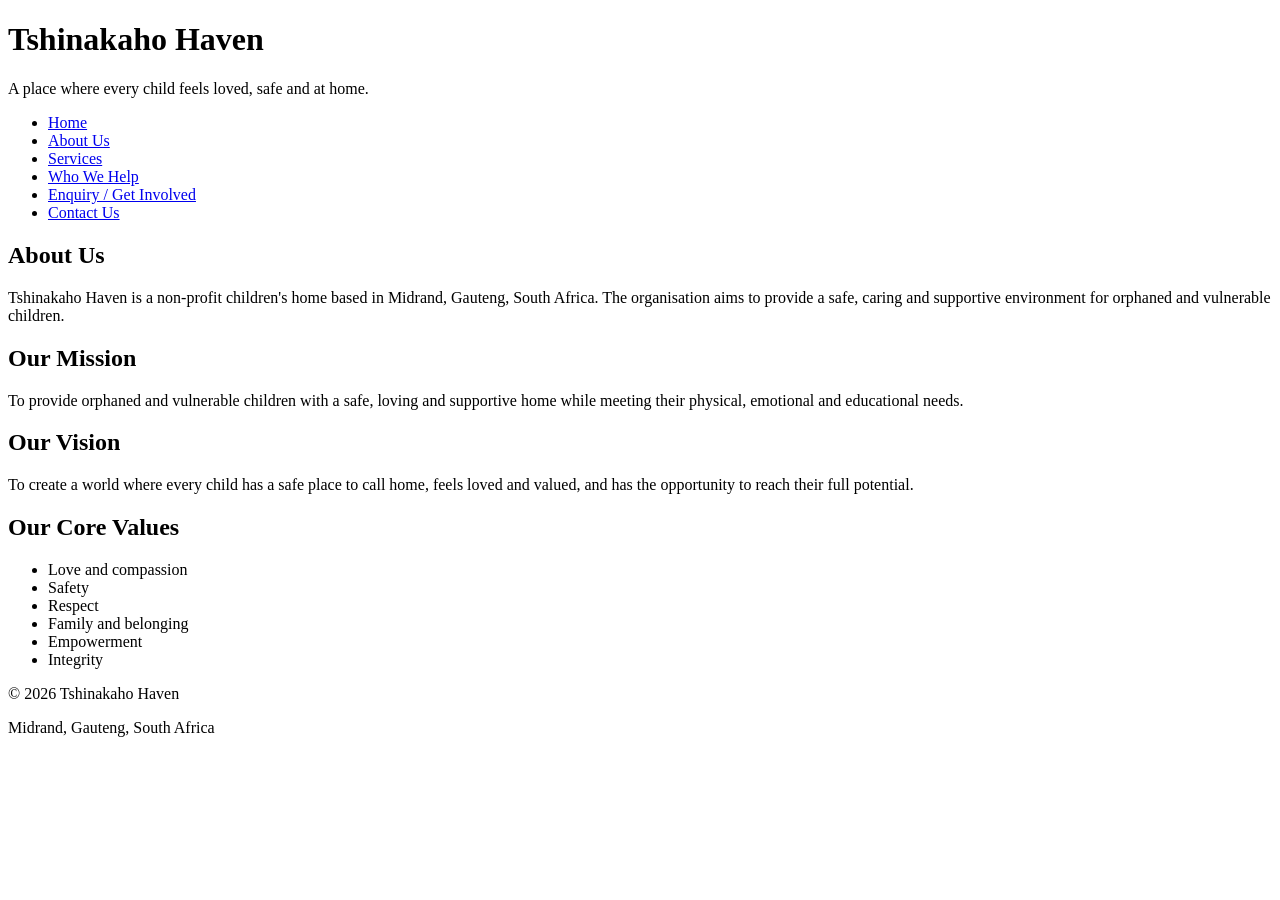
==== about.html @ 29520375 "Add files via upload" ====
<!DOCTYPE html>
<html lang="en">
<head>
<meta charset="UTF-8">
<meta name="viewport" content="width=device-width, initial-scale=1.0">
<meta name="description" content="Tshinakaho Haven - A place where every child feels loved, safe and at home.">
<title>About Us | Tshinakaho Haven</title>
</head>
<body>

<!-- Header -->
<header>
<h1>Tshinakaho Haven</h1>
<p>A place where every child feels loved, safe and at home.</p>
<nav>
<ul>
<li><a href="index.html">Home</a></li>
<li><a href="about.html">About Us</a></li>
<li><a href="services.html">Services</a></li>
<li><a href="beneficiaries.html">Who We Help</a></li>
<li><a href="enquiry.html">Enquiry / Get Involved</a></li>
<li><a href="contact.html">Contact Us</a></li>
</ul>
</nav>
</header>

<!-- Main content -->
<main>
<section>
<h2>About Us</h2>
<p>Tshinakaho Haven is a non-profit children's home based in Midrand, Gauteng, South Africa. The organisation aims to provide a safe, caring and supportive environment for orphaned and vulnerable children.</p>
</section>
<section>
<h2>Our Mission</h2>
<p>To provide orphaned and vulnerable children with a safe, loving and supportive home while meeting their physical, emotional and educational needs.</p>
</section>
<section>
<h2>Our Vision</h2>
<p>To create a world where every child has a safe place to call home, feels loved and valued, and has the opportunity to reach their full potential.</p>
</section>
<section>
<h2>Our Core Values</h2>
<ul><li>Love and compassion</li><li>Safety</li><li>Respect</li><li>Family and belonging</li><li>Empowerment</li><li>Integrity</li></ul>
</section>
</main>

<!-- Footer -->
<footer>
<p>&copy; 2026 Tshinakaho Haven</p>
<p>Midrand, Gauteng, South Africa</p>
</footer>

</body>
</html>
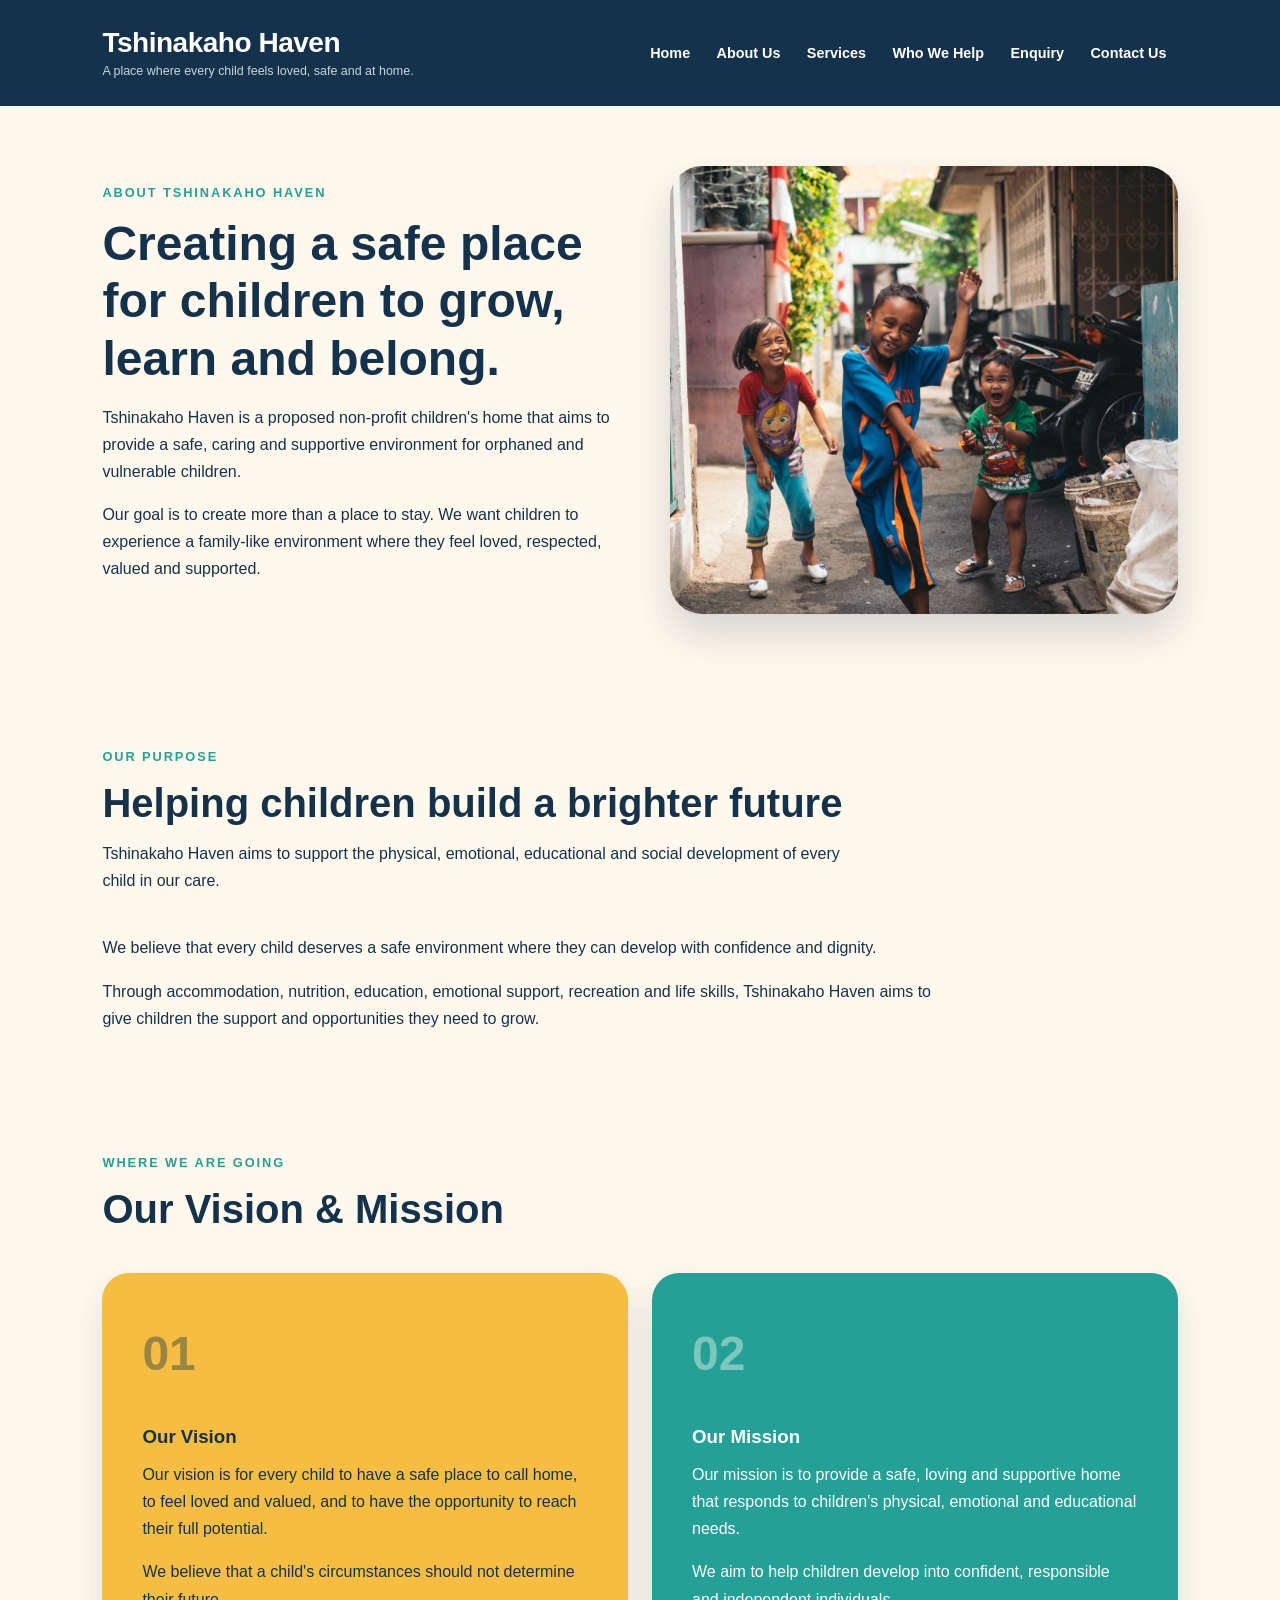
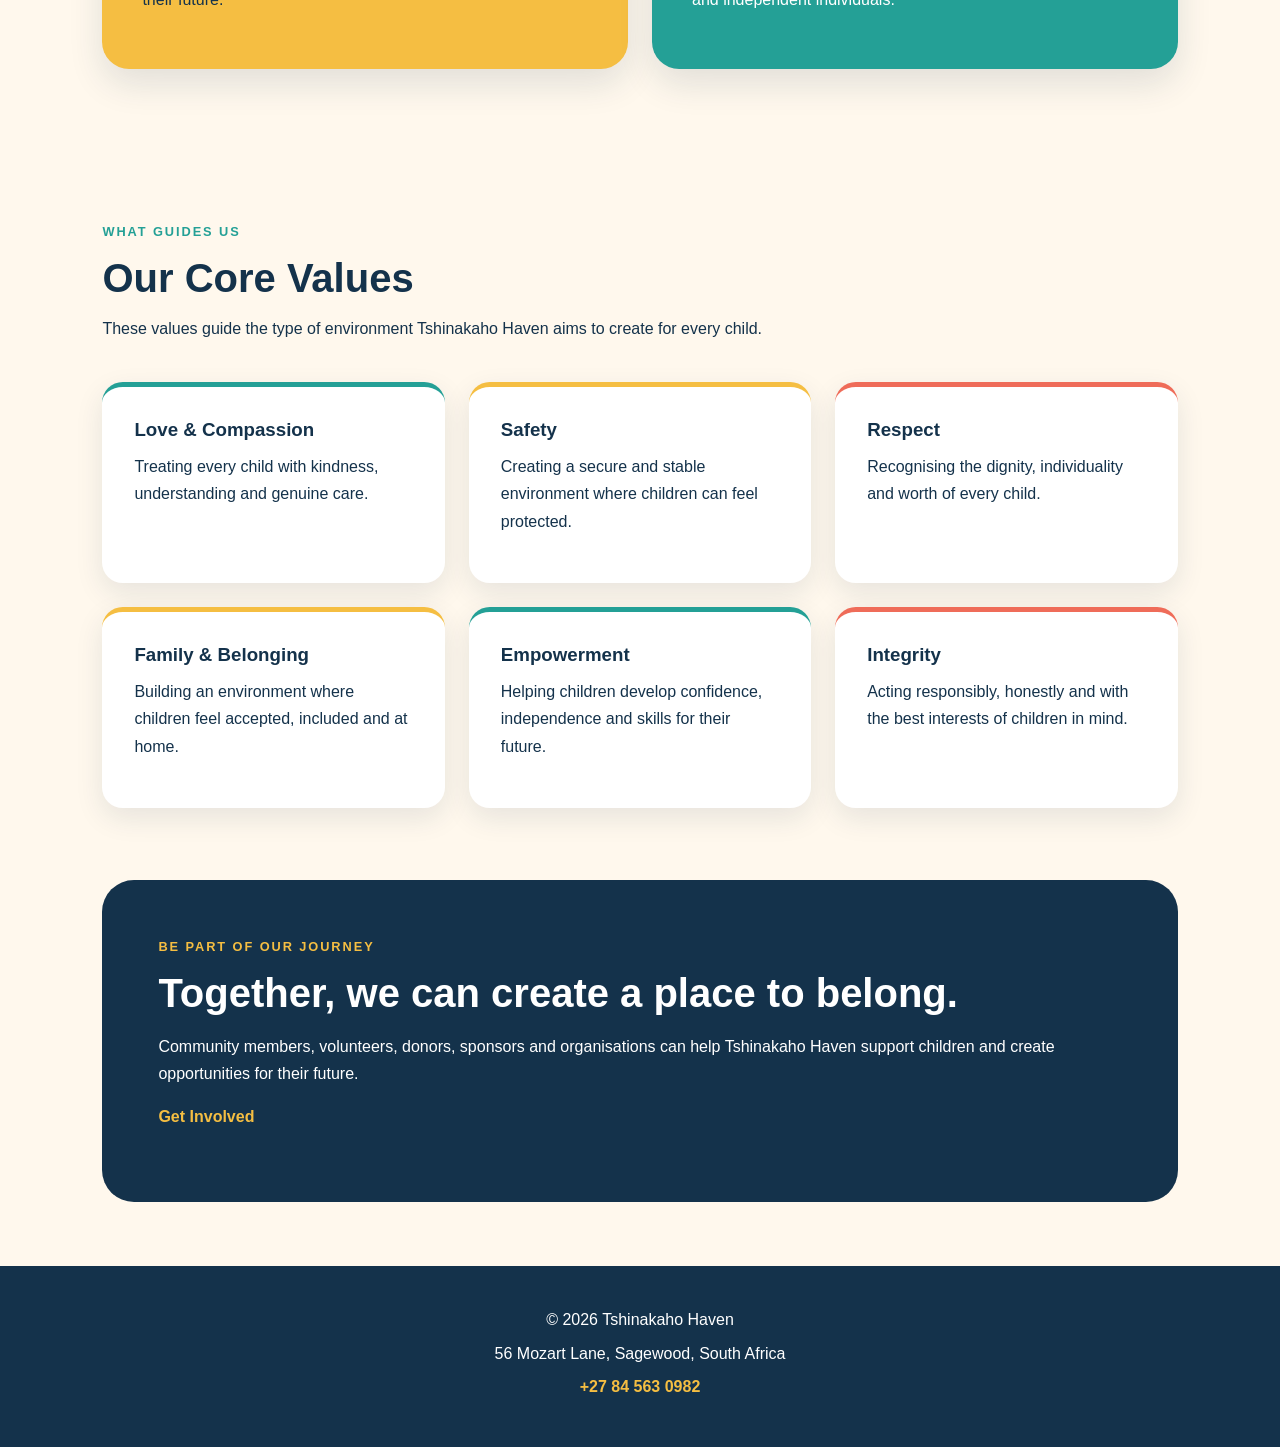
==== commit 36df6208: "Part 2 - CSS styling and responsive design" ====
--- a/about.html
+++ b/about.html
@@ -1,54 +1,385 @@
 <!DOCTYPE html>
 <html lang="en">
+
 <head>
-<meta charset="UTF-8">
-<meta name="viewport" content="width=device-width, initial-scale=1.0">
-<meta name="description" content="Tshinakaho Haven - A place where every child feels loved, safe and at home.">
-<title>About Us | Tshinakaho Haven</title>
+    <meta charset="UTF-8">
+
+    <meta name="viewport"
+          content="width=device-width, initial-scale=1.0">
+
+    <meta name="description"
+          content="Learn about Tshinakaho Haven, our purpose, vision, mission and values.">
+
+    <title>About Us | Tshinakaho Haven</title>
+
+    <!-- External CSS -->
+    <link rel="stylesheet" href="css/style.css">
 </head>
+
+
 <body>
 
-<!-- Header -->
-<header>
-<h1>Tshinakaho Haven</h1>
-<p>A place where every child feels loved, safe and at home.</p>
-<nav>
-<ul>
-<li><a href="index.html">Home</a></li>
-<li><a href="about.html">About Us</a></li>
-<li><a href="services.html">Services</a></li>
-<li><a href="beneficiaries.html">Who We Help</a></li>
-<li><a href="enquiry.html">Enquiry / Get Involved</a></li>
-<li><a href="contact.html">Contact Us</a></li>
-</ul>
-</nav>
-</header>
-
-<!-- Main content -->
-<main>
-<section>
-<h2>About Us</h2>
-<p>Tshinakaho Haven is a non-profit children's home based in Midrand, Gauteng, South Africa. The organisation aims to provide a safe, caring and supportive environment for orphaned and vulnerable children.</p>
-</section>
-<section>
-<h2>Our Mission</h2>
-<p>To provide orphaned and vulnerable children with a safe, loving and supportive home while meeting their physical, emotional and educational needs.</p>
-</section>
-<section>
-<h2>Our Vision</h2>
-<p>To create a world where every child has a safe place to call home, feels loved and valued, and has the opportunity to reach their full potential.</p>
-</section>
-<section>
-<h2>Our Core Values</h2>
-<ul><li>Love and compassion</li><li>Safety</li><li>Respect</li><li>Family and belonging</li><li>Empowerment</li><li>Integrity</li></ul>
-</section>
-</main>
-
-<!-- Footer -->
-<footer>
-<p>&copy; 2026 Tshinakaho Haven</p>
-<p>Midrand, Gauteng, South Africa</p>
-</footer>
+    <!-- ========================================
+         HEADER AND NAVIGATION
+         ======================================== -->
+
+    <header>
+
+        <h1>Tshinakaho Haven</h1>
+
+        <p>A place where every child feels loved, safe and at home.</p>
+
+        <nav aria-label="Main navigation">
+
+            <ul>
+                <li><a href="index.html">Home</a></li>
+                <li><a href="about.html">About Us</a></li>
+                <li><a href="services.html">Services</a></li>
+                <li><a href="beneficiaries.html">Who We Help</a></li>
+                <li><a href="enquiry.html">Enquiry</a></li>
+                <li><a href="contact.html">Contact Us</a></li>
+            </ul>
+
+        </nav>
+
+    </header>
+
+
+    <!-- ========================================
+         MAIN CONTENT
+         ======================================== -->
+
+    <main>
+
+
+        <!-- ====================================
+             ABOUT HERO
+             ==================================== -->
+
+        <section class="about-hero">
+
+            <div class="about-hero-content">
+
+                <p class="section-label">
+                    About Tshinakaho Haven
+                </p>
+
+                <h2>
+                    Creating a safe place for children to
+                    grow, learn and belong.
+                </h2>
+
+                <p>
+                    Tshinakaho Haven is a proposed non-profit
+                    children's home that aims to provide a safe,
+                    caring and supportive environment for orphaned
+                    and vulnerable children.
+                </p>
+
+                <p>
+                    Our goal is to create more than a place to stay.
+                    We want children to experience a family-like
+                    environment where they feel loved, respected,
+                    valued and supported.
+                </p>
+
+            </div>
+
+
+            <!-- About Image -->
+
+            <div class="about-hero-image">
+
+               <img src="images/children-playing.jpg"
+                     alt="Children spending time together">
+
+            </div>
+
+        </section>
+
+
+        <!-- ====================================
+             OUR PURPOSE
+             ==================================== -->
+
+        <section class="about-purpose">
+
+            <div class="section-heading">
+
+                <p class="section-label">
+                    Our Purpose
+                </p>
+
+                <h2>
+                    Helping children build a brighter future
+                </h2>
+
+                <p>
+                    Tshinakaho Haven aims to support the physical,
+                    emotional, educational and social development
+                    of every child in our care.
+                </p>
+
+            </div>
+
+
+            <div class="purpose-content">
+
+                <p>
+                    We believe that every child deserves a safe
+                    environment where they can develop with
+                    confidence and dignity.
+                </p>
+
+                <p>
+                    Through accommodation, nutrition, education,
+                    emotional support, recreation and life skills,
+                    Tshinakaho Haven aims to give children the
+                    support and opportunities they need to grow.
+                </p>
+
+            </div>
+
+        </section>
+
+
+        <!-- ====================================
+             VISION AND MISSION
+             ==================================== -->
+
+        <section class="vision-mission">
+
+            <div class="section-heading">
+
+                <p class="section-label">
+                    Where We Are Going
+                </p>
+
+                <h2>
+                    Our Vision &amp; Mission
+                </h2>
+
+            </div>
+
+
+            <div class="vision-mission-grid">
+
+
+                <!-- Vision -->
+
+                <article class="vision-card">
+
+                    <p class="card-number">01</p>
+
+                    <h3>Our Vision</h3>
+
+                    <p>
+                        Our vision is for every child to have a safe
+                        place to call home, to feel loved and valued,
+                        and to have the opportunity to reach their
+                        full potential.
+                    </p>
+
+                    <p>
+                        We believe that a child's circumstances
+                        should not determine their future.
+                    </p>
+
+                </article>
+
+
+                <!-- Mission -->
+
+                <article class="mission-card">
+
+                    <p class="card-number">02</p>
+
+                    <h3>Our Mission</h3>
+
+                    <p>
+                        Our mission is to provide a safe, loving and
+                        supportive home that responds to children's
+                        physical, emotional and educational needs.
+                    </p>
+
+                    <p>
+                        We aim to help children develop into
+                        confident, responsible and independent
+                        individuals.
+                    </p>
+
+                </article>
+
+
+            </div>
+
+        </section>
+
+
+        <!-- ====================================
+             CORE VALUES
+             ==================================== -->
+
+        <section class="values-section">
+
+            <div class="section-heading">
+
+                <p class="section-label">
+                    What Guides Us
+                </p>
+
+                <h2>
+                    Our Core Values
+                </h2>
+
+                <p>
+                    These values guide the type of environment
+                    Tshinakaho Haven aims to create for every child.
+                </p>
+
+            </div>
+
+
+            <div class="values-grid">
+
+
+                <article class="value-card">
+
+                    <h3>Love &amp; Compassion</h3>
+
+                    <p>
+                        Treating every child with kindness,
+                        understanding and genuine care.
+                    </p>
+
+                </article>
+
+
+                <article class="value-card">
+
+                    <h3>Safety</h3>
+
+                    <p>
+                        Creating a secure and stable environment
+                        where children can feel protected.
+                    </p>
+
+                </article>
+
+
+                <article class="value-card">
+
+                    <h3>Respect</h3>
+
+                    <p>
+                        Recognising the dignity, individuality and
+                        worth of every child.
+                    </p>
+
+                </article>
+
+
+                <article class="value-card">
+
+                    <h3>Family &amp; Belonging</h3>
+
+                    <p>
+                        Building an environment where children feel
+                        accepted, included and at home.
+                    </p>
+
+                </article>
+
+
+                <article class="value-card">
+
+                    <h3>Empowerment</h3>
+
+                    <p>
+                        Helping children develop confidence,
+                        independence and skills for their future.
+                    </p>
+
+                </article>
+
+
+                <article class="value-card">
+
+                    <h3>Integrity</h3>
+
+                    <p>
+                        Acting responsibly, honestly and with the
+                        best interests of children in mind.
+                    </p>
+
+                </article>
+
+
+            </div>
+
+        </section>
+
+
+        <!-- ====================================
+             CALL TO ACTION
+             ==================================== -->
+
+        <section class="about-cta">
+
+            <div>
+
+                <p class="section-label">
+                    Be Part of Our Journey
+                </p>
+
+                <h2>
+                    Together, we can create a place to belong.
+                </h2>
+
+                <p>
+                    Community members, volunteers, donors, sponsors
+                    and organisations can help Tshinakaho Haven
+                    support children and create opportunities for
+                    their future.
+                </p>
+
+                <p>
+                    <a href="enquiry.html">
+                        Get Involved
+                    </a>
+                </p>
+
+            </div>
+
+        </section>
+
+
+    </main>
+
+
+    <!-- ========================================
+         FOOTER
+         ======================================== -->
+
+    <footer>
+
+        <p>
+            &copy; 2026 Tshinakaho Haven
+        </p>
+
+        <p>
+            56 Mozart Lane, Sagewood, South Africa
+        </p>
+
+        <p>
+            <a href="tel:+27845630982">
+                +27 84 563 0982
+            </a>
+        </p>
+
+    </footer>
+
 
 </body>
-</html>
+
+</html>
--- a/css/style.css
+++ b/css/style.css
@@ -0,0 +1,1995 @@
+/* ========================================
+   GLOBAL RESET AND BASE STYLES
+======================================== */
+
+* {
+    margin: 0;
+    padding: 0;
+    box-sizing: border-box;
+}
+
+html {
+    scroll-behavior: smooth;
+}
+
+body {
+    background: #FFF8ED;
+    color: #14324B;
+    font-family: Arial, Helvetica, sans-serif;
+    font-size: 1rem;
+    line-height: 1.7;
+}
+
+h1,
+h2,
+h3 {
+    line-height: 1.2;
+}
+
+h2 {
+    margin-bottom: 1rem;
+    font-size: 2.5rem;
+}
+
+h3 {
+    margin-bottom: 0.75rem;
+}
+
+p {
+    margin-bottom: 1rem;
+}
+
+a {
+    color: #14324B;
+    text-decoration: none;
+}
+
+img {
+    display: block;
+    max-width: 100%;
+    height: auto;
+}
+
+ul {
+    list-style: none;
+}
+
+
+/* ========================================
+   HEADER AND NAVIGATION
+======================================== */
+
+header {
+    display: grid;
+    grid-template-columns: auto 1fr;
+    column-gap: 3rem;
+    align-items: center;
+    padding: 1.6rem 8%;
+    background: #14324B;
+    color: #FFFFFF;
+    text-align: left;
+}
+
+header h1 {
+    margin: 0;
+    color: #FFFFFF;
+    font-size: 1.75rem;
+    font-weight: 700;
+    letter-spacing: -0.03rem;
+}
+
+header > p {
+    grid-column: 1;
+    margin: 0.25rem 0 0;
+    color: #C9D5DC;
+    font-size: 0.78rem;
+    line-height: 1.4;
+}
+
+nav {
+    grid-column: 2;
+    grid-row: 1 / span 2;
+    justify-self: end;
+}
+
+nav ul {
+    display: flex;
+    flex-direction: row;
+    flex-wrap: wrap;
+    justify-content: flex-end;
+    align-items: center;
+    gap: 0.25rem;
+}
+
+nav a {
+    position: relative;
+    display: inline-block;
+    padding: 0.55rem 0.7rem;
+    color: #FFFFFF;
+    font-size: 0.9rem;
+    font-weight: 600;
+    transition: color 0.25s ease;
+}
+
+nav a::after {
+    content: "";
+    position: absolute;
+    right: 0.7rem;
+    bottom: 0.2rem;
+    left: 0.7rem;
+    height: 2px;
+    background: #F5BE42;
+    transform: scaleX(0);
+    transform-origin: left;
+    transition: transform 0.25s ease;
+}
+
+nav a:hover,
+nav a:focus {
+    color: #F5BE42;
+}
+
+nav a:hover::after,
+nav a:focus::after {
+    transform: scaleX(1);
+}
+
+nav a:active {
+    color: #24A096;
+}
+
+
+/* ========================================
+   GENERAL LAYOUT
+======================================== */
+
+main {
+    width: 84%;
+    max-width: 1200px;
+    margin: 0 auto;
+}
+
+section {
+    padding: 3.75rem 0;
+}
+
+.section-label {
+    margin-bottom: 0.7rem;
+    color: #24A096;
+    font-size: 0.8rem;
+    font-weight: 800;
+    letter-spacing: 0.12rem;
+    text-transform: uppercase;
+}
+
+.section-heading {
+    max-width: 760px;
+    margin-bottom: 2.5rem;
+}
+
+.section-heading h2 {
+    margin-bottom: 0.8rem;
+}
+
+
+/* ========================================
+   BUTTONS
+======================================== */
+
+.primary-button,
+.secondary-button,
+.cta-button {
+    display: inline-block;
+    padding: 0.85rem 1.5rem;
+    border-radius: 3rem;
+    font-weight: 800;
+    transition:
+        background 0.25s ease,
+        color 0.25s ease,
+        border-color 0.25s ease,
+        transform 0.25s ease;
+}
+
+.primary-button {
+    border: 2px solid #F5BE42;
+    background: #F5BE42;
+    color: #14324B;
+}
+
+.primary-button:hover,
+.primary-button:focus {
+    background: #24A096;
+    border-color: #24A096;
+    color: #FFFFFF;
+    transform: translateY(-2px);
+}
+
+.secondary-button {
+    border: 2px solid #14324B;
+    color: #14324B;
+}
+
+.secondary-button:hover,
+.secondary-button:focus {
+    background: #14324B;
+    color: #FFFFFF;
+    transform: translateY(-2px);
+}
+
+.primary-button:focus,
+.secondary-button:focus,
+.cta-button:focus {
+    outline: 3px solid rgba(36, 160, 150, 0.3);
+    outline-offset: 3px;
+}
+
+.primary-button:active,
+.secondary-button:active,
+.cta-button:active {
+    transform: translateY(1px);
+}
+
+
+/* ========================================
+   HOME HERO
+======================================== */
+
+.hero {
+    display: grid;
+    grid-template-columns: 1fr 1fr;
+    grid-template-areas: "content image";
+    gap: 3.75rem;
+    align-items: center;
+    min-height: 500px;
+    padding: 3.5rem 0 2rem;
+}
+
+.hero-content {
+    grid-area: content;
+    max-width: 620px;
+}
+
+.hero-image {
+    grid-area: image;
+}
+
+.hero-content p:not(.section-label),
+.home-about p:not(.section-label) {
+    max-width: 650px;
+    color: #435D6D;
+    font-size: 1rem;
+    line-height: 1.7;
+}
+
+.hero-image img {
+    width: 100%;
+    height: 440px;
+    object-fit: cover;
+    border-radius: 2rem;
+    box-shadow: 0 20px 40px rgba(20, 50, 75, 0.18);
+}
+
+.hero-actions {
+    display: flex;
+    flex-wrap: wrap;
+    gap: 1rem;
+    margin-top: 1.5rem;
+}
+
+
+/* ========================================
+   HOME ABOUT / PURPOSE
+======================================== */
+
+.home-about {
+    padding: 3rem 0 4.5rem;
+}
+
+.home-about .section-heading {
+    max-width: 780px;
+    margin-bottom: 2rem;
+}
+
+.home-about .section-heading h2 {
+    max-width: 700px;
+    margin-bottom: 1rem;
+    font-size: 2.5rem;
+    line-height: 1.15;
+}
+
+
+/* ========================================
+   HOME SERVICES
+======================================== */
+
+.services-preview {
+    padding: 4.5rem 0;
+}
+
+.service-grid {
+    display: grid;
+    grid-template-columns: repeat(3, 1fr);
+    gap: 1.5rem;
+}
+
+.service-grid article {
+    padding: 2rem;
+    background: #FFFFFF;
+    border-radius: 1.5rem;
+    box-shadow: 0 12px 30px rgba(20, 50, 75, 0.1);
+    transition:
+        transform 0.3s ease,
+        box-shadow 0.3s ease;
+}
+
+.service-grid article:hover {
+    transform: translateY(-6px);
+    box-shadow: 0 18px 35px rgba(20, 50, 75, 0.15);
+}
+
+
+/* ========================================
+   HOME GET INVOLVED
+======================================== */
+
+.get-involved {
+    padding: 3.5rem;
+    background: #F5BE42;
+    border-radius: 2rem;
+    box-shadow: 0 15px 35px rgba(20, 50, 75, 0.08);
+}
+
+.get-involved > div {
+    max-width: 750px;
+}
+
+.get-involved .section-label {
+    color: #14324B;
+}
+
+.get-involved a {
+    display: inline-block;
+    margin-top: 0.75rem;
+    padding: 0.85rem 1.5rem;
+    border: 2px solid #14324B;
+    background: #14324B;
+    color: #FFFFFF;
+    border-radius: 3rem;
+    font-weight: 800;
+    transition:
+        background 0.25s ease,
+        color 0.25s ease,
+        border-color 0.25s ease,
+        transform 0.25s ease;
+}
+
+.get-involved a:hover,
+.get-involved a:focus {
+    background: #24A096;
+    border-color: #24A096;
+    color: #FFFFFF;
+    transform: translateY(-2px);
+}
+
+.get-involved a:focus {
+    outline: 3px solid rgba(36, 160, 150, 0.3);
+    outline-offset: 3px;
+}
+
+.get-involved a:active {
+    transform: translateY(1px);
+}
+
+
+/* ========================================
+   HOME CONTACT AND LOCATION
+======================================== */
+
+.home-contact {
+    display: grid;
+    grid-template-columns: 0.85fr 1.15fr;
+    min-height: 500px;
+    margin: 4rem 0;
+    padding: 0;
+    overflow: hidden;
+    background: #FFFFFF;
+    border-radius: 2rem;
+    box-shadow: 0 20px 45px rgba(20, 50, 75, 0.14);
+}
+
+.home-contact-details {
+    display: flex;
+    flex-direction: column;
+    justify-content: center;
+    padding: 3.5rem;
+}
+
+.home-contact-details h2 {
+    max-width: 420px;
+    margin-bottom: 1rem;
+    font-size: 2.5rem;
+}
+
+.contact-intro {
+    max-width: 450px;
+    margin-bottom: 2rem;
+    color: #536875;
+}
+
+.home-contact-item {
+    padding: 1.1rem 0;
+    border-top: 1px solid #DCE3E7;
+}
+
+.home-contact-item span {
+    display: block;
+    margin-bottom: 0.25rem;
+    color: #24A096;
+    font-size: 0.75rem;
+    font-weight: 800;
+    letter-spacing: 0.08rem;
+    text-transform: uppercase;
+}
+
+.home-contact-item a {
+    color: #14324B;
+    font-size: 1.05rem;
+    font-weight: 700;
+}
+
+.home-contact-item a:hover,
+.home-contact-item a:focus {
+    color: #24A096;
+}
+
+.home-contact-item address {
+    color: #14324B;
+    font-style: normal;
+    line-height: 1.6;
+}
+
+.home-contact-link {
+    align-self: flex-start;
+    display: inline-block;
+    margin-top: 1.8rem;
+    padding: 0.8rem 1.4rem;
+    background: #14324B;
+    color: #FFFFFF;
+    border-radius: 3rem;
+    font-weight: 700;
+    transition:
+        background 0.25s ease,
+        color 0.25s ease,
+        transform 0.25s ease;
+}
+
+.home-contact-link:hover,
+.home-contact-link:focus {
+    background: #24A096;
+    color: #FFFFFF;
+    transform: translateY(-2px);
+}
+
+.home-contact-link:active {
+    transform: translateY(1px);
+}
+
+
+/* ========================================
+   HOME MAP
+======================================== */
+
+.home-map {
+    position: relative;
+    min-height: 500px;
+    overflow: hidden;
+    background: #E8EEF2;
+}
+
+.home-map iframe {
+    display: block;
+    width: 100%;
+    height: 100%;
+    min-height: 500px;
+    border: 0;
+}
+
+.map-address {
+    position: absolute;
+    right: 1.5rem;
+    bottom: 1.5rem;
+    left: 1.5rem;
+    padding: 1rem 1.25rem;
+    background: rgba(20, 50, 75, 0.94);
+    color: #FFFFFF;
+    border-radius: 1rem;
+    box-shadow: 0 10px 25px rgba(20, 50, 75, 0.2);
+}
+
+.map-address span {
+    display: block;
+    margin-bottom: 0.15rem;
+    color: #F5BE42;
+    font-size: 0.72rem;
+    font-weight: 800;
+    letter-spacing: 0.08rem;
+    text-transform: uppercase;
+}
+
+.map-address strong {
+    color: #FFFFFF;
+    font-size: 0.95rem;
+}
+
+
+/* ========================================
+   ABOUT PAGE
+======================================== */
+
+.about-hero {
+    display: grid;
+    grid-template-columns: 1fr 1fr;
+    gap: 3.75rem;
+    align-items: center;
+    min-height: 520px;
+}
+
+.about-hero-content h2 {
+    font-size: 3rem;
+}
+
+.about-hero-image img {
+    width: 100%;
+    height: 28rem;
+    object-fit: cover;
+    border-radius: 2rem;
+    box-shadow: 0 20px 40px rgba(20, 50, 75, 0.18);
+}
+
+.about-purpose {
+    padding: 4.5rem 0;
+}
+
+.purpose-content {
+    max-width: 850px;
+}
+
+.vision-mission {
+    padding: 2rem 0 5rem;
+}
+
+.vision-mission-grid {
+    display: grid;
+    grid-template-columns: 1fr 1fr;
+    gap: 1.5rem;
+}
+
+.vision-card,
+.mission-card {
+    padding: 2.5rem;
+    border-radius: 1.7rem;
+    box-shadow: 0 15px 35px rgba(20, 50, 75, 0.12);
+}
+
+.vision-card {
+    background: #F5BE42;
+}
+
+.mission-card {
+    background: #24A096;
+    color: #FFFFFF;
+}
+
+.mission-card h3 {
+    color: #FFFFFF;
+}
+
+.card-number {
+    display: block;
+    margin-bottom: 2rem;
+    font-size: 3rem;
+    font-weight: 800;
+    opacity: 0.4;
+}
+
+.values-section {
+    padding: 4.5rem 0;
+}
+
+.values-grid {
+    display: grid;
+    grid-template-columns: repeat(3, 1fr);
+    gap: 1.5rem;
+}
+
+.value-card {
+    padding: 2rem;
+    background: #FFFFFF;
+    border-top: 5px solid #24A096;
+    border-radius: 1.3rem;
+    box-shadow: 0 10px 28px rgba(20, 50, 75, 0.1);
+    transition:
+        transform 0.25s ease,
+        box-shadow 0.25s ease;
+}
+
+.value-card:nth-child(2n) {
+    border-color: #F5BE42;
+}
+
+.value-card:nth-child(3n) {
+    border-color: #EF6C59;
+}
+
+.value-card:hover {
+    transform: translateY(-6px);
+    box-shadow: 0 16px 32px rgba(20, 50, 75, 0.14);
+}
+
+.about-cta {
+    padding: 3.5rem;
+    background: #14324B;
+    color: #FFFFFF;
+    border-radius: 2rem;
+}
+
+.about-cta h2 {
+    color: #FFFFFF;
+}
+
+.about-cta .section-label {
+    color: #F5BE42;
+}
+
+.about-cta a {
+    color: #F5BE42;
+    font-weight: 800;
+}
+
+.about-cta a:hover,
+.about-cta a:focus {
+    color: #FFFFFF;
+}
+
+
+/* ========================================
+   SERVICES PAGE
+======================================== */
+
+.services-hero {
+    display: grid;
+    grid-template-columns: 1fr 1fr;
+    gap: 3.75rem;
+    align-items: center;
+    min-height: 520px;
+}
+
+.services-hero-content h2 {
+    font-size: 3rem;
+}
+
+.services-hero-image img {
+    width: 100%;
+    height: 450px;
+    object-fit: cover;
+    border-radius: 2rem;
+    box-shadow: 0 20px 40px rgba(20, 50, 75, 0.18);
+}
+
+.services-intro {
+    max-width: 850px;
+}
+
+.services-page-section {
+    padding: 2rem 0 5rem;
+}
+
+.service-card-deck {
+    display: flex;
+    gap: 1.5rem;
+    padding: 1rem 0 2rem;
+    overflow-x: auto;
+    scroll-behavior: smooth;
+    scroll-snap-type: x mandatory;
+}
+
+.service-card-deck::-webkit-scrollbar {
+    height: 10px;
+}
+
+.service-card-deck::-webkit-scrollbar-track {
+    background: #E8E8E8;
+    border-radius: 2rem;
+}
+
+.service-card-deck::-webkit-scrollbar-thumb {
+    background: #24A096;
+    border-radius: 2rem;
+}
+
+.service-cue-card {
+    flex: 0 0 360px;
+    display: flex;
+    flex-direction: column;
+    min-height: 390px;
+    padding: 2rem;
+    background: #FFFFFF;
+    border-top: 6px solid #F5BE42;
+    border-radius: 1.6rem;
+    box-shadow: 0 15px 35px rgba(20, 50, 75, 0.12);
+    scroll-snap-align: center;
+    transition:
+        transform 0.3s ease,
+        box-shadow 0.3s ease;
+}
+
+.service-cue-card:nth-child(2n) {
+    border-color: #24A096;
+    transform: translateY(1rem);
+}
+
+.service-cue-card:nth-child(3n) {
+    border-color: #EF6C59;
+}
+
+.service-cue-card:hover {
+    transform: translateY(-8px);
+    box-shadow: 0 22px 42px rgba(20, 50, 75, 0.18);
+}
+
+.service-cue-card:nth-child(2n):hover {
+    transform: translateY(2px);
+}
+
+.service-number {
+    display: block;
+    margin-bottom: 2rem;
+    color: #24A096;
+    font-size: 3rem;
+    font-weight: 800;
+    line-height: 1;
+}
+
+.service-cue-card h3 {
+    font-size: 1.5rem;
+}
+
+.service-card-hint,
+.service-cue-card .card-hint {
+    margin-top: auto;
+    padding-top: 2rem;
+    color: #24A096;
+    font-size: 0.85rem;
+    font-weight: 800;
+}
+
+.service-card-hint:hover,
+.service-cue-card .card-hint:hover {
+    color: #14324B;
+}
+
+.support-approach {
+    padding: 4.5rem 0;
+}
+
+.support-list {
+    display: grid;
+    grid-template-columns: repeat(2, 1fr);
+    gap: 1.25rem;
+}
+
+.support-item {
+    padding: 2rem;
+    background: #FFFFFF;
+    border-left: 5px solid #F5BE42;
+    border-radius: 1rem;
+    box-shadow: 0 10px 25px rgba(20, 50, 75, 0.08);
+}
+
+.support-item:nth-child(2) {
+    border-color: #24A096;
+}
+
+.support-item:nth-child(3) {
+    border-color: #EF6C59;
+}
+
+.support-item:nth-child(4) {
+    border-color: #58A65C;
+}
+
+.services-cta {
+    padding: 3.5rem;
+    background: #24A096;
+    color: #FFFFFF;
+    border-radius: 2rem;
+}
+
+.services-cta h2 {
+    color: #FFFFFF;
+}
+
+.services-cta .section-label {
+    color: #F5BE42;
+}
+
+.services-cta a {
+    color: #FFFFFF;
+    font-weight: 800;
+}
+
+.services-cta a:hover,
+.services-cta a:focus {
+    color: #F5BE42;
+}
+
+
+/* ========================================
+   BENEFICIARIES PAGE
+======================================== */
+
+.beneficiaries-hero {
+    display: grid;
+    grid-template-columns: 1fr 1fr;
+    gap: 3.75rem;
+    align-items: center;
+    min-height: 520px;
+}
+
+.beneficiaries-hero-content h2 {
+    font-size: 3rem;
+}
+
+.beneficiaries-hero-image img {
+    width: 100%;
+    height: 450px;
+    object-fit: cover;
+    border-radius: 1.9rem;
+    box-shadow: 0 20px 40px rgba(20, 50, 75, 0.18);
+}
+
+.who-we-support {
+    padding: 4.5rem 0 2rem;
+}
+
+.beneficiary-intro {
+    max-width: 850px;
+    padding: 2rem;
+    background: #FFFFFF;
+    border-left: 6px solid #24A096;
+    border-radius: 1rem;
+    box-shadow: 0 10px 28px rgba(20, 50, 75, 0.08);
+}
+
+.circumstances-section {
+    padding: 4rem 0;
+}
+
+.circumstances-grid {
+    display: grid;
+    grid-template-columns: repeat(2, 1fr);
+    gap: 1.5rem;
+}
+
+.circumstance-card {
+    padding: 2rem;
+    background: #FFFFFF;
+    border-left: 6px solid #F5BE42;
+    border-radius: 1.2rem;
+    box-shadow: 0 12px 28px rgba(20, 50, 75, 0.09);
+    transition:
+        transform 0.25s ease,
+        box-shadow 0.25s ease;
+}
+
+.circumstance-card:nth-child(2) {
+    border-color: #24A096;
+}
+
+.circumstance-card:nth-child(3) {
+    border-color: #EF6C59;
+}
+
+.circumstance-card:nth-child(4) {
+    border-color: #58A65C;
+}
+
+.circumstance-card:hover {
+    transform: translateY(-5px);
+    box-shadow: 0 18px 34px rgba(20, 50, 75, 0.13);
+}
+
+.circumstance-number {
+    display: block;
+    margin-bottom: 1.5rem;
+    color: #24A096;
+    font-size: 2.5rem;
+    font-weight: 800;
+    opacity: 0.6;
+}
+
+.child-deserves-section {
+    padding: 4.5rem 0;
+}
+
+.deserves-grid {
+    display: grid;
+    grid-template-columns: repeat(2, 1fr);
+    gap: 1.5rem;
+}
+
+.deserves-card {
+    min-height: 250px;
+    padding: 2.2rem;
+    border-radius: 1.5rem;
+    box-shadow: 0 12px 30px rgba(20, 50, 75, 0.12);
+    transition: transform 0.25s ease;
+}
+
+.deserves-card:hover {
+    transform: translateY(-6px);
+}
+
+.deserves-number {
+    display: block;
+    margin-bottom: 2rem;
+    font-size: 2.8rem;
+    font-weight: 800;
+    opacity: 0.4;
+}
+
+.safety-card {
+    background: #F5BE42;
+}
+
+.belonging-card {
+    background: #24A096;
+    color: #FFFFFF;
+}
+
+.education-card {
+    background: #EF6C59;
+    color: #FFFFFF;
+}
+
+.opportunity-card {
+    background: #58A65C;
+    color: #FFFFFF;
+}
+
+.belonging-card h3,
+.education-card h3,
+.opportunity-card h3 {
+    color: #FFFFFF;
+}
+
+.beneficiary-message {
+    padding: 3.5rem;
+    background: #FFFFFF;
+    border-radius: 2rem;
+    box-shadow: 0 15px 35px rgba(20, 50, 75, 0.1);
+}
+
+.beneficiary-message > div {
+    max-width: 800px;
+}
+
+.beneficiaries-cta {
+    margin: 4rem 0;
+    padding: 3.5rem;
+    background: #14324B;
+    color: #FFFFFF;
+    border-radius: 2rem;
+}
+
+.beneficiaries-cta h2 {
+    color: #FFFFFF;
+}
+
+.beneficiaries-cta .section-label {
+    color: #F5BE42;
+}
+
+.beneficiaries-cta a {
+    display: inline-block;
+    margin-top: 0.5rem;
+    padding: 0.8rem 1.5rem;
+    background: #F5BE42;
+    color: #14324B;
+    border-radius: 3rem;
+    font-weight: 800;
+    transition:
+        background 0.25s ease,
+        color 0.25s ease,
+        transform 0.25s ease;
+}
+
+.beneficiaries-cta a:hover,
+.beneficiaries-cta a:focus {
+    background: #24A096;
+    color: #FFFFFF;
+    transform: translateY(-2px);
+}
+
+
+/* ========================================
+   ENQUIRY PAGE
+======================================== */
+
+.enquiry-hero {
+    display: grid;
+    grid-template-columns: 1.2fr 0.8fr;
+    gap: 3.5rem;
+    align-items: center;
+    min-height: 480px;
+}
+
+.enquiry-hero-content h2 {
+    max-width: 650px;
+    margin-bottom: 1.25rem;
+    font-size: 3rem;
+}
+
+.enquiry-hero-content p {
+    max-width: 650px;
+}
+
+.enquiry-highlight {
+    position: relative;
+    padding: 3rem;
+    overflow: hidden;
+    background: #F5BE42;
+    border-radius: 2rem;
+    box-shadow: 0 20px 40px rgba(20, 50, 75, 0.14);
+}
+
+.enquiry-highlight::after {
+    content: "";
+    position: absolute;
+    right: -60px;
+    bottom: -60px;
+    width: 180px;
+    height: 180px;
+    background: rgba(255, 255, 255, 0.2);
+    border-radius: 50%;
+}
+
+.enquiry-highlight span {
+    display: inline-block;
+    margin-bottom: 1.25rem;
+    padding: 0.4rem 0.9rem;
+    background: #14324B;
+    color: #FFFFFF;
+    border-radius: 2rem;
+    font-size: 0.8rem;
+    font-weight: 700;
+    letter-spacing: 0.08rem;
+    text-transform: uppercase;
+}
+
+.enquiry-highlight h3 {
+    position: relative;
+    z-index: 1;
+    margin-bottom: 1rem;
+    font-size: 1.8rem;
+}
+
+.enquiry-highlight p {
+    position: relative;
+    z-index: 1;
+    margin-bottom: 0;
+}
+
+
+/* ========================================
+   ENQUIRY - WAYS TO HELP
+======================================== */
+
+.ways-to-help {
+    padding: 4.5rem 0;
+}
+
+.help-options {
+    display: grid;
+    grid-template-columns: repeat(4, 1fr);
+    gap: 1.25rem;
+}
+
+.help-card {
+    min-height: 310px;
+    padding: 2rem;
+    border-radius: 1.6rem;
+    box-shadow: 0 12px 28px rgba(20, 50, 75, 0.1);
+    transition:
+        transform 0.3s ease,
+        box-shadow 0.3s ease;
+}
+
+.help-card:hover {
+    transform: translateY(-10px);
+    box-shadow: 0 20px 35px rgba(20, 50, 75, 0.16);
+}
+
+.help-number {
+    display: block;
+    margin-bottom: 2.5rem;
+    color: rgba(20, 50, 75, 0.35);
+    font-size: 2.8rem;
+    font-weight: 800;
+    line-height: 1;
+}
+
+.volunteer-card {
+    background: #F5BE42;
+}
+
+.donate-card {
+    background: #24A096;
+    color: #FFFFFF;
+}
+
+.sponsor-card {
+    background: #EF6C59;
+    color: #FFFFFF;
+}
+
+.partner-card {
+    background: #58A65C;
+    color: #FFFFFF;
+}
+
+.donate-card h3,
+.sponsor-card h3,
+.partner-card h3 {
+    color: #FFFFFF;
+}
+
+.donate-card .help-number,
+.sponsor-card .help-number,
+.partner-card .help-number {
+    color: rgba(255, 255, 255, 0.45);
+}
+
+
+/* ========================================
+   ENQUIRY FORM
+======================================== */
+
+.enquiry-form-section {
+    display: grid;
+    grid-template-columns: 0.8fr 1.2fr;
+    gap: 4rem;
+    align-items: start;
+    margin: 2rem 0 5rem;
+    padding: 4rem;
+    background: #14324B;
+    border-radius: 2rem;
+    box-shadow: 0 20px 45px rgba(20, 50, 75, 0.18);
+    scroll-margin-top: 2rem;
+}
+
+.enquiry-form-intro {
+    position: sticky;
+    top: 2rem;
+}
+
+.enquiry-form-intro .section-label {
+    color: #F5BE42;
+}
+
+.enquiry-form-intro h2 {
+    margin-bottom: 1rem;
+    color: #FFFFFF;
+    font-size: 2.5rem;
+}
+
+.enquiry-form-intro p {
+    color: #E8EEF2;
+}
+
+.enquiry-form {
+    display: grid;
+    grid-template-columns: 1fr 1fr;
+    gap: 1.4rem;
+    padding: 2.5rem;
+    background: #FFFFFF;
+    border-radius: 1.6rem;
+}
+
+.form-group {
+    display: flex;
+    flex-direction: column;
+}
+
+.form-group-full {
+    grid-column: 1 / -1;
+}
+
+.form-group label {
+    margin-bottom: 0.5rem;
+    color: #14324B;
+    font-size: 0.9rem;
+    font-weight: 700;
+}
+
+.form-group input,
+.form-group select,
+.form-group textarea {
+    width: 100%;
+    padding: 0.95rem 1rem;
+    border: 2px solid #E3E8EB;
+    border-radius: 0.8rem;
+    outline: none;
+    background: #FAFBFC;
+    color: #14324B;
+    font: inherit;
+    transition:
+        border-color 0.25s ease,
+        background 0.25s ease,
+        box-shadow 0.25s ease;
+}
+
+.form-group input::placeholder,
+.form-group textarea::placeholder {
+    color: #7C8992;
+}
+
+.form-group input:hover,
+.form-group select:hover,
+.form-group textarea:hover {
+    border-color: #24A096;
+}
+
+.form-group input:focus,
+.form-group select:focus,
+.form-group textarea:focus {
+    background: #FFFFFF;
+    border-color: #24A096;
+    box-shadow: 0 0 0 4px rgba(36, 160, 150, 0.12);
+}
+
+.form-group textarea {
+    min-height: 160px;
+    resize: vertical;
+}
+
+.enquiry-form button {
+    width: 100%;
+    padding: 1rem 1.5rem;
+    border: 2px solid #F5BE42;
+    border-radius: 3rem;
+    background: #F5BE42;
+    color: #14324B;
+    font: inherit;
+    font-weight: 800;
+    cursor: pointer;
+    transition:
+        background 0.25s ease,
+        color 0.25s ease,
+        border-color 0.25s ease,
+        transform 0.25s ease;
+}
+
+.enquiry-form button:hover {
+    background: #14324B;
+    border-color: #14324B;
+    color: #FFFFFF;
+    transform: translateY(-2px);
+}
+
+.enquiry-form button:focus {
+    outline: 3px solid rgba(36, 160, 150, 0.3);
+    outline-offset: 3px;
+}
+
+.enquiry-form button:active {
+    transform: translateY(1px);
+}
+
+.enquiry-contact {
+    margin-bottom: 4rem;
+    padding: 3.5rem;
+    background: #24A096;
+    color: #FFFFFF;
+    border-radius: 2rem;
+}
+
+.enquiry-contact > div {
+    max-width: 700px;
+}
+
+.enquiry-contact .section-label {
+    color: #F5BE42;
+}
+
+.enquiry-contact h2 {
+    color: #FFFFFF;
+}
+
+.enquiry-contact a {
+    color: #FFFFFF;
+    font-weight: 700;
+}
+
+.enquiry-contact a:hover,
+.enquiry-contact a:focus {
+    color: #F5BE42;
+}
+
+
+/* ========================================
+   CONTACT PAGE
+======================================== */
+
+.contact-hero {
+    display: grid;
+    grid-template-columns: 1.2fr 0.8fr;
+    gap: 3.5rem;
+    align-items: center;
+    min-height: 480px;
+}
+
+.contact-hero-content {
+    max-width: 680px;
+}
+
+.contact-hero-content h2 {
+    margin-bottom: 1.25rem;
+    font-size: 3rem;
+}
+
+.contact-hero-card {
+    position: relative;
+    padding: 3rem;
+    overflow: hidden;
+    background: #F5BE42;
+    border-radius: 2rem;
+    box-shadow: 0 20px 40px rgba(20, 50, 75, 0.15);
+}
+
+.contact-hero-card::after {
+    content: "";
+    position: absolute;
+    right: -70px;
+    bottom: -70px;
+    width: 190px;
+    height: 190px;
+    background: rgba(255, 255, 255, 0.2);
+    border-radius: 50%;
+}
+
+.contact-card-label {
+    display: inline-block;
+    margin-bottom: 1.5rem;
+    padding: 0.4rem 0.9rem;
+    background: #14324B;
+    color: #FFFFFF;
+    border-radius: 2rem;
+    font-size: 0.8rem;
+    font-weight: 800;
+    letter-spacing: 0.08rem;
+    text-transform: uppercase;
+}
+
+.contact-hero-card h3,
+.contact-hero-card p,
+.contact-hero-card a {
+    position: relative;
+    z-index: 1;
+}
+
+.contact-hero-card h3 {
+    font-size: 2rem;
+}
+
+.contact-hero-card a {
+    display: inline-block;
+    margin-top: 0.5rem;
+    padding: 0.8rem 1.4rem;
+    background: #14324B;
+    color: #FFFFFF;
+    border-radius: 3rem;
+    font-weight: 800;
+    transition:
+        background 0.25s ease,
+        transform 0.25s ease;
+}
+
+.contact-hero-card a:hover,
+.contact-hero-card a:focus {
+    background: #24A096;
+    transform: translateY(-2px);
+}
+
+
+/* ========================================
+   CONTACT DETAILS
+======================================== */
+
+.contact-details-section {
+    padding: 4.5rem 0;
+}
+
+.contact-details-grid {
+    display: grid;
+    grid-template-columns: repeat(3, 1fr);
+    gap: 1.5rem;
+}
+
+.contact-info-card {
+    display: flex;
+    flex-direction: column;
+    min-height: 320px;
+    padding: 2.2rem;
+    border-radius: 1.6rem;
+    box-shadow: 0 15px 35px rgba(20, 50, 75, 0.12);
+    transition:
+        transform 0.3s ease,
+        box-shadow 0.3s ease;
+}
+
+.contact-info-card:hover {
+    transform: translateY(-8px);
+    box-shadow: 0 22px 42px rgba(20, 50, 75, 0.17);
+}
+
+.contact-number {
+    display: block;
+    margin-bottom: 2.5rem;
+    font-size: 3rem;
+    font-weight: 800;
+    line-height: 1;
+    opacity: 0.4;
+}
+
+.contact-info-card h3 {
+    font-size: 1.5rem;
+}
+
+.contact-info-card a {
+    display: inline-block;
+    margin-top: auto;
+    font-weight: 800;
+}
+
+.contact-info-card address {
+    font-style: normal;
+    line-height: 1.8;
+}
+
+.phone-card {
+    background: #F5BE42;
+}
+
+.location-card {
+    background: #24A096;
+    color: #FFFFFF;
+}
+
+.enquiry-card {
+    background: #EF6C59;
+    color: #FFFFFF;
+}
+
+.location-card h3,
+.enquiry-card h3 {
+    color: #FFFFFF;
+}
+
+.enquiry-card a {
+    color: #FFFFFF;
+}
+
+.phone-card a:hover,
+.phone-card a:focus {
+    color: #FFFFFF;
+}
+
+.enquiry-card a:hover,
+.enquiry-card a:focus {
+    color: #F5BE42;
+}
+
+
+/* ========================================
+   CONTACT LOCATION AND MAP
+======================================== */
+
+.location-section {
+    display: grid;
+    grid-template-columns: 0.8fr 1.2fr;
+    min-height: 480px;
+    padding: 0;
+    overflow: hidden;
+    background: #14324B;
+    border-radius: 2rem;
+    box-shadow: 0 20px 45px rgba(20, 50, 75, 0.18);
+}
+
+.location-content {
+    display: flex;
+    flex-direction: column;
+    justify-content: center;
+    padding: 3.5rem;
+    color: #FFFFFF;
+}
+
+.location-content .section-label {
+    color: #F5BE42;
+}
+
+.location-content h2 {
+    color: #FFFFFF;
+    font-size: 2.5rem;
+}
+
+.location-content p {
+    color: #E8EEF2;
+}
+
+.location-content a {
+    align-self: flex-start;
+    display: inline-block;
+    margin-top: 1rem;
+    padding: 0.85rem 1.5rem;
+    background: #F5BE42;
+    color: #14324B;
+    border-radius: 3rem;
+    font-weight: 800;
+    transition:
+        background 0.25s ease,
+        color 0.25s ease,
+        transform 0.25s ease;
+}
+
+.location-content a:hover,
+.location-content a:focus {
+    background: #24A096;
+    color: #FFFFFF;
+    transform: translateY(-2px);
+}
+
+.location-content a:active {
+    transform: translateY(1px);
+}
+
+.contact-map {
+    min-height: 480px;
+}
+
+.contact-map iframe {
+    display: block;
+    width: 100%;
+    height: 100%;
+    min-height: 480px;
+    border: 0;
+}
+
+
+/* ========================================
+   CONTACT CALL TO ACTION
+======================================== */
+
+.contact-cta {
+    margin: 4rem 0;
+    padding: 3.5rem;
+    background: #58A65C;
+    color: #FFFFFF;
+    border-radius: 2rem;
+    box-shadow: 0 15px 35px rgba(20, 50, 75, 0.1);
+}
+
+.contact-cta > div {
+    max-width: 760px;
+}
+
+.contact-cta .section-label {
+    color: #F5BE42;
+}
+
+.contact-cta h2 {
+    color: #FFFFFF;
+    font-size: 2.4rem;
+}
+
+.contact-cta a {
+    display: inline-block;
+    margin-top: 0.5rem;
+    padding: 0.8rem 1.5rem;
+    background: #FFFFFF;
+    color: #14324B;
+    border-radius: 3rem;
+    font-weight: 800;
+    transition:
+        background 0.25s ease,
+        color 0.25s ease,
+        transform 0.25s ease;
+}
+
+.contact-cta a:hover,
+.contact-cta a:focus {
+    background: #F5BE42;
+    color: #14324B;
+    transform: translateY(-2px);
+}
+
+
+/* ========================================
+   FOOTER
+======================================== */
+
+footer {
+    margin-top: 4rem;
+    padding: 2.5rem 8%;
+    background: #14324B;
+    color: #FFFFFF;
+    text-align: center;
+}
+
+footer p {
+    margin-bottom: 0.4rem;
+}
+
+footer a {
+    color: #F5BE42;
+    font-weight: 700;
+}
+
+footer a:hover,
+footer a:focus {
+    color: #FFFFFF;
+}
+
+
+/* ========================================
+   TABLET RESPONSIVE DESIGN
+======================================== */
+
+@media (max-width: 899px) {
+    header {
+        grid-template-columns: 1fr;
+        gap: 1.2rem;
+        padding: 1.5rem 5%;
+    }
+
+    header h1 {
+        font-size: 1.6rem;
+    }
+
+    header > p {
+        grid-column: 1;
+    }
+
+    nav {
+        grid-column: 1;
+        grid-row: auto;
+        justify-self: start;
+    }
+
+    nav ul {
+        justify-content: flex-start;
+        gap: 0.2rem 0.6rem;
+    }
+
+    main {
+        width: 90%;
+    }
+
+    .hero {
+        grid-template-columns: 1fr;
+        grid-template-areas:
+            "content"
+            "image";
+        gap: 2rem;
+        min-height: auto;
+        padding: 3rem 0 2rem;
+    }
+
+    .about-hero,
+    .services-hero,
+    .beneficiaries-hero,
+    .enquiry-hero,
+    .contact-hero {
+        grid-template-columns: 1fr;
+        gap: 2rem;
+    }
+
+    .about-hero-content h2,
+    .services-hero-content h2,
+    .beneficiaries-hero-content h2,
+    .enquiry-hero-content h2,
+    .contact-hero-content h2 {
+        font-size: 2.5rem;
+    }
+
+    .service-grid {
+        grid-template-columns: repeat(2, 1fr);
+    }
+
+    .home-contact {
+        grid-template-columns: 1fr;
+    }
+
+    .home-contact-details {
+        padding: 3rem;
+    }
+
+    .home-map,
+    .home-map iframe {
+        min-height: 400px;
+    }
+
+    .vision-mission-grid {
+        grid-template-columns: 1fr;
+    }
+
+    .values-grid {
+        grid-template-columns: repeat(2, 1fr);
+    }
+
+    .service-cue-card {
+        flex-basis: 330px;
+    }
+
+    .support-list {
+        grid-template-columns: repeat(2, 1fr);
+    }
+
+    .circumstances-grid,
+    .deserves-grid {
+        grid-template-columns: repeat(2, 1fr);
+    }
+
+    .help-options {
+        grid-template-columns: repeat(2, 1fr);
+    }
+
+    .enquiry-form-section {
+        grid-template-columns: 1fr;
+        gap: 2rem;
+        padding: 3rem;
+    }
+
+    .enquiry-form-intro {
+        position: static;
+    }
+
+    .contact-details-grid {
+        grid-template-columns: repeat(2, 1fr);
+    }
+
+    .contact-details-grid .enquiry-card {
+        grid-column: 1 / -1;
+    }
+
+    .location-section {
+        grid-template-columns: 1fr;
+    }
+
+    .contact-map,
+    .contact-map iframe {
+        min-height: 400px;
+    }
+}
+
+
+/* ========================================
+   MOBILE RESPONSIVE DESIGN
+======================================== */
+
+@media (max-width: 600px) {
+    body {
+        font-size: 0.95rem;
+    }
+
+    header {
+        padding: 1.4rem 4%;
+    }
+
+    header h1 {
+        font-size: 1.5rem;
+    }
+
+    header > p {
+        font-size: 0.75rem;
+    }
+
+    nav {
+        width: 100%;
+    }
+
+    nav ul {
+        flex-direction: column;
+        justify-content: flex-start;
+        align-items: flex-start;
+        gap: 0;
+    }
+
+    nav a {
+        width: 100%;
+        padding: 0.6rem 0;
+    }
+
+    nav a::after {
+        right: auto;
+        bottom: 0.2rem;
+        left: 0;
+        width: 2.5rem;
+    }
+
+    main {
+        width: 92%;
+    }
+
+    section {
+        padding: 2.5rem 0;
+    }
+
+    h2 {
+        font-size: 2rem;
+    }
+
+    .hero,
+    .about-hero,
+    .services-hero,
+    .beneficiaries-hero,
+    .enquiry-hero,
+    .contact-hero {
+        min-height: auto;
+    }
+
+    .hero {
+        padding: 2.5rem 0 1.5rem;
+    }
+
+    .home-about {
+        padding: 2rem 0 3.5rem;
+    }
+
+    .home-about .section-heading h2 {
+        font-size: 2rem;
+    }
+
+    .about-hero-content h2,
+    .services-hero-content h2,
+    .beneficiaries-hero-content h2,
+    .enquiry-hero-content h2,
+    .contact-hero-content h2 {
+        font-size: 2.1rem;
+    }
+
+    .hero-image img,
+    .services-hero-image img,
+    .beneficiaries-hero-image img {
+        height: 300px;
+    }
+
+    .about-hero-image img {
+        height: 18rem;
+    }
+
+    .hero-actions {
+        flex-direction: column;
+    }
+
+    .hero-actions a {
+        width: 100%;
+        text-align: center;
+    }
+
+    .service-grid,
+    .values-grid,
+    .support-list,
+    .circumstances-grid,
+    .deserves-grid,
+    .help-options,
+    .contact-details-grid {
+        grid-template-columns: 1fr;
+    }
+
+    .get-involved,
+    .about-cta,
+    .services-cta,
+    .beneficiary-message,
+    .beneficiaries-cta,
+    .enquiry-contact,
+    .contact-cta {
+        padding: 2rem;
+    }
+
+    .get-involved a {
+        width: 100%;
+        text-align: center;
+    }
+
+    .home-contact {
+        margin: 2.5rem 0;
+        border-radius: 1.5rem;
+    }
+
+    .home-contact-details {
+        padding: 2rem;
+    }
+
+    .home-contact-details h2 {
+        font-size: 2rem;
+    }
+
+    .home-map,
+    .home-map iframe {
+        min-height: 350px;
+    }
+
+    .map-address {
+        right: 1rem;
+        bottom: 1rem;
+        left: 1rem;
+    }
+
+    .service-cue-card {
+        flex: 0 0 88%;
+        min-height: 340px;
+    }
+
+    .service-cue-card:nth-child(2n) {
+        transform: none;
+    }
+
+    .service-cue-card:nth-child(2n):hover {
+        transform: translateY(-8px);
+    }
+
+    .deserves-card {
+        min-height: auto;
+    }
+
+    .enquiry-highlight,
+    .contact-hero-card {
+        padding: 2rem;
+    }
+
+    .help-card,
+    .contact-info-card {
+        min-height: auto;
+    }
+
+    .enquiry-form-section {
+        margin: 1rem 0 3rem;
+        padding: 1.5rem;
+        border-radius: 1.5rem;
+    }
+
+    .enquiry-form {
+        grid-template-columns: 1fr;
+        padding: 1.5rem;
+    }
+
+    .form-group {
+        grid-column: 1 / -1;
+    }
+
+    .contact-details-grid .enquiry-card {
+        grid-column: auto;
+    }
+
+    .location-content {
+        padding: 2rem;
+    }
+
+    .location-content h2 {
+        font-size: 2rem;
+    }
+
+    .contact-map,
+    .contact-map iframe {
+        min-height: 320px;
+    }
+
+    .contact-cta h2 {
+        font-size: 2rem;
+    }
+
+    footer {
+        padding: 2rem 5%;
+    }
+}
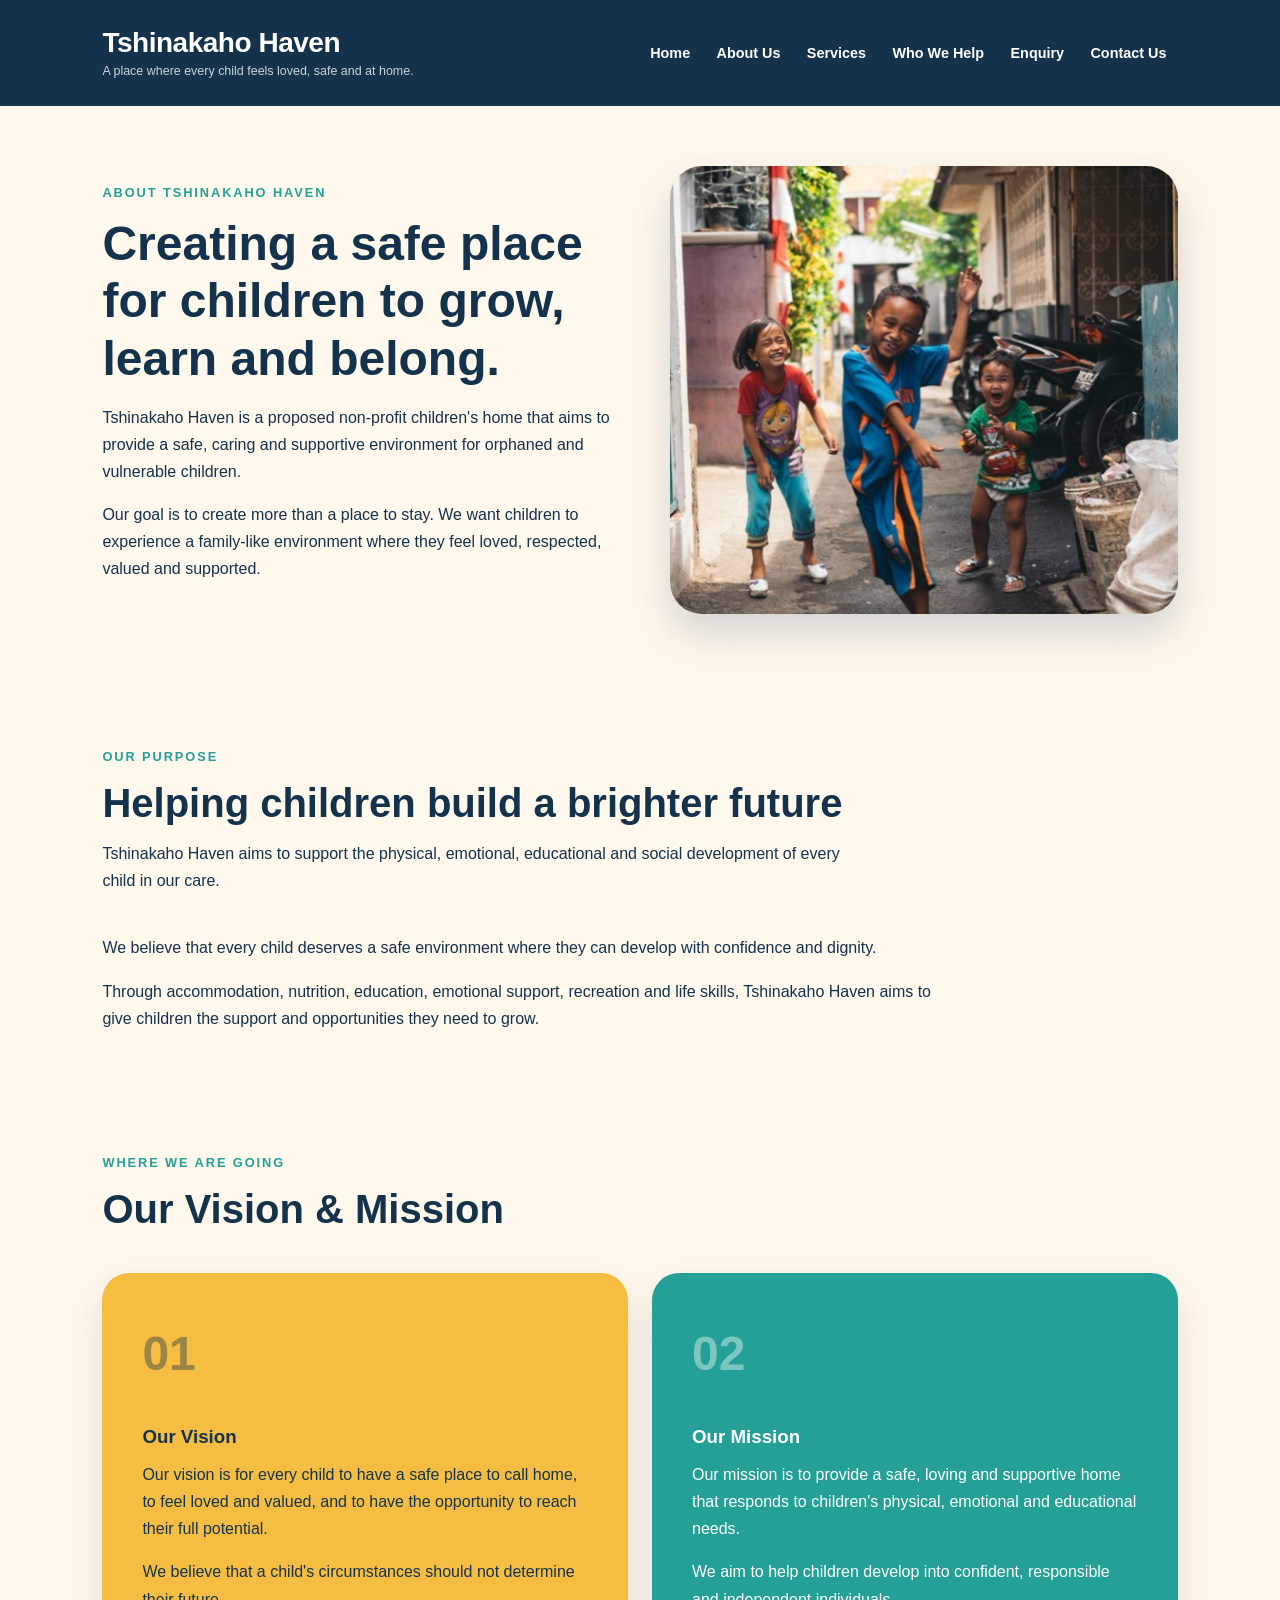
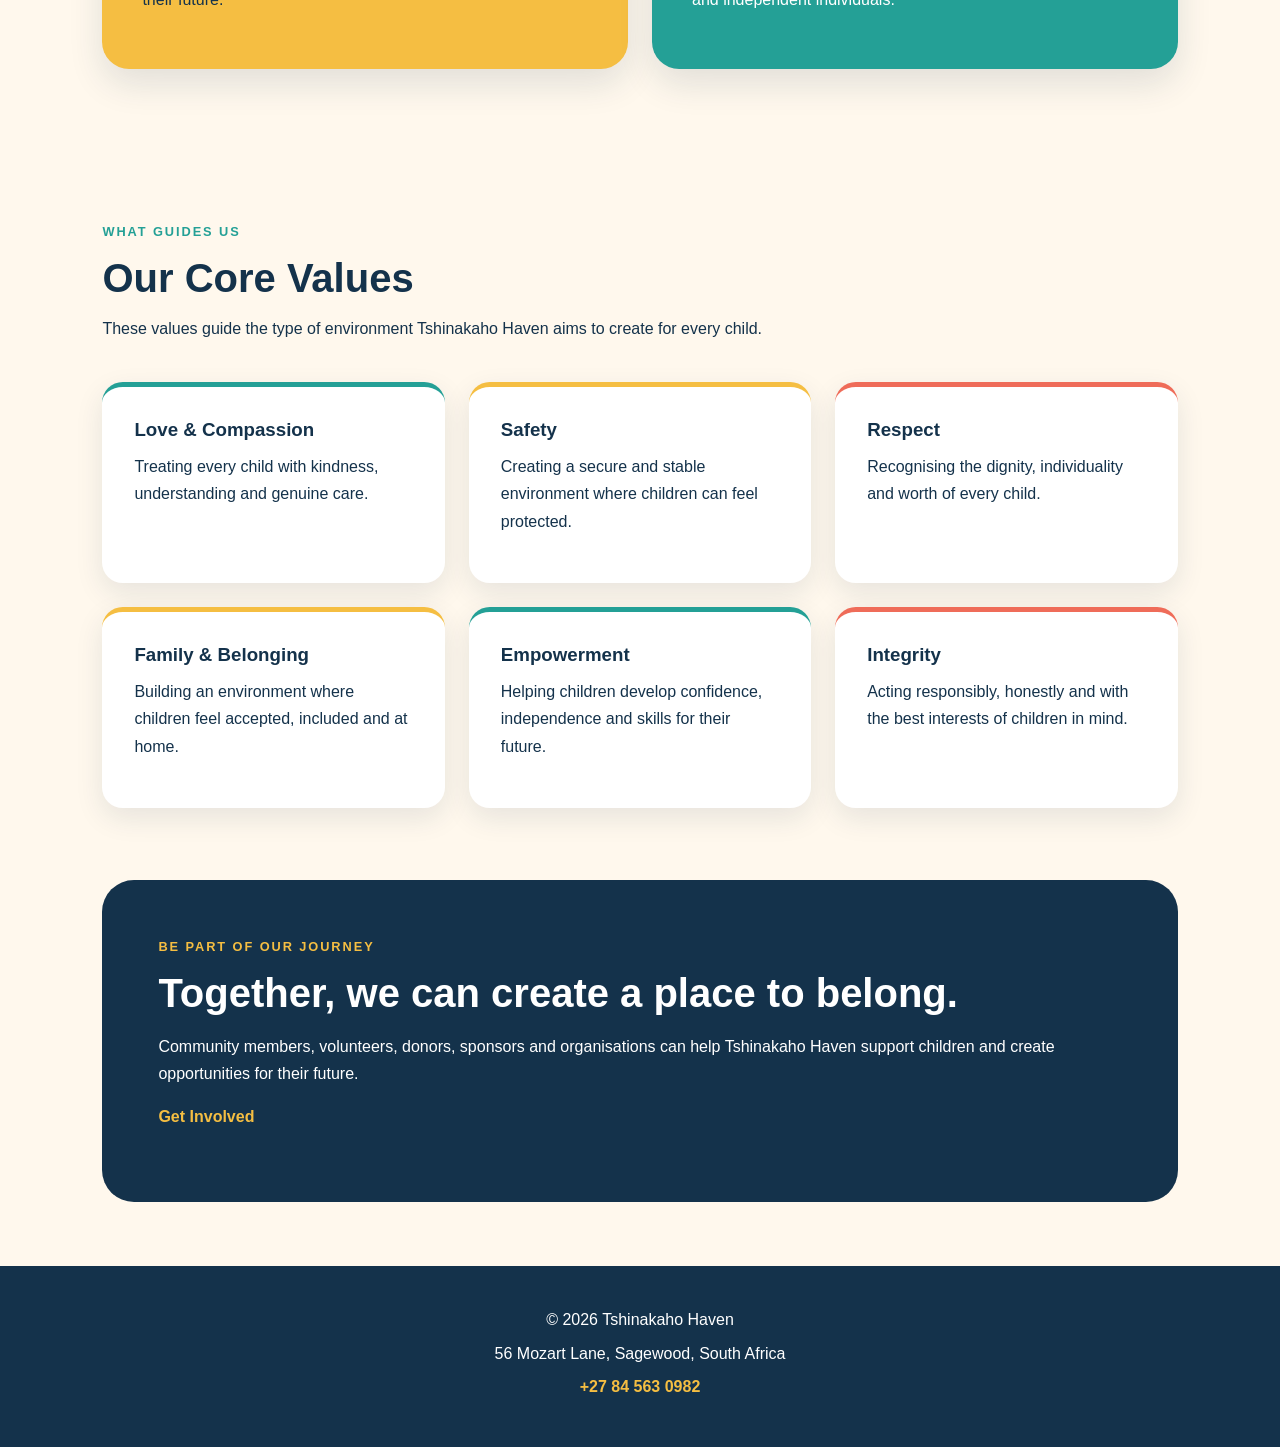
==== commit a4e48768: "Add responsive images for Part 2" ====
--- a/about.html
+++ b/about.html
@@ -4,11 +4,15 @@
 <head>
     <meta charset="UTF-8">
 
-    <meta name="viewport"
-          content="width=device-width, initial-scale=1.0">
-
-    <meta name="description"
-          content="Learn about Tshinakaho Haven, our purpose, vision, mission and values.">
+    <meta
+        name="viewport"
+        content="width=device-width, initial-scale=1.0"
+    >
+
+    <meta
+        name="description"
+        content="Learn about Tshinakaho Haven, our purpose, vision, mission and values."
+    >
 
     <title>About Us | Tshinakaho Haven</title>
 
@@ -16,50 +20,50 @@
     <link rel="stylesheet" href="css/style.css">
 </head>
 
-
 <body>
-
     <!-- ========================================
          HEADER AND NAVIGATION
-         ======================================== -->
-
+    ========================================= -->
     <header>
-
         <h1>Tshinakaho Haven</h1>
 
         <p>A place where every child feels loved, safe and at home.</p>
 
         <nav aria-label="Main navigation">
-
             <ul>
-                <li><a href="index.html">Home</a></li>
-                <li><a href="about.html">About Us</a></li>
-                <li><a href="services.html">Services</a></li>
-                <li><a href="beneficiaries.html">Who We Help</a></li>
-                <li><a href="enquiry.html">Enquiry</a></li>
-                <li><a href="contact.html">Contact Us</a></li>
+                <li>
+                    <a href="index.html">Home</a>
+                </li>
+                <li>
+                    <a href="about.html" aria-current="page">About Us</a>
+                </li>
+                <li>
+                    <a href="services.html">Services</a>
+                </li>
+                <li>
+                    <a href="beneficiaries.html">Who We Help</a>
+                </li>
+                <li>
+                    <a href="enquiry.html">Enquiry</a>
+                </li>
+                <li>
+                    <a href="contact.html">Contact Us</a>
+                </li>
             </ul>
-
         </nav>
-
     </header>
 
 
     <!-- ========================================
          MAIN CONTENT
-         ======================================== -->
-
+    ========================================= -->
     <main>
 
-
         <!-- ====================================
              ABOUT HERO
-             ==================================== -->
-
+        ===================================== -->
         <section class="about-hero">
-
             <div class="about-hero-content">
-
                 <p class="section-label">
                     About Tshinakaho Haven
                 </p>
@@ -82,30 +86,41 @@
                     environment where they feel loved, respected,
                     valued and supported.
                 </p>
-
-            </div>
-
+            </div>
 
             <!-- About Image -->
-
             <div class="about-hero-image">
-
-               <img src="images/children-playing.jpg"
-                     alt="Children spending time together">
-
-            </div>
-
+                <picture>
+                    <source
+                        media="(max-width: 600px)"
+                        srcset="images/children-playing-480.jpg"
+                    >
+
+                    <source
+                        media="(max-width: 899px)"
+                        srcset="images/children-playing-800.jpg"
+                    >
+
+                    <img
+                        src="images/children-playing.jpg"
+                        srcset="
+                            images/children-playing-480.jpg 480w,
+                            images/children-playing-800.jpg 800w,
+                            images/children-playing.jpg 1365w
+                        "
+                        sizes="(max-width: 600px) 92vw, (max-width: 899px) 90vw, 42vw"
+                        alt="Children spending time together"
+                    >
+                </picture>
+            </div>
         </section>
 
 
         <!-- ====================================
              OUR PURPOSE
-             ==================================== -->
-
+        ===================================== -->
         <section class="about-purpose">
-
             <div class="section-heading">
-
                 <p class="section-label">
                     Our Purpose
                 </p>
@@ -119,12 +134,9 @@
                     emotional, educational and social development
                     of every child in our care.
                 </p>
-
-            </div>
-
+            </div>
 
             <div class="purpose-content">
-
                 <p>
                     We believe that every child deserves a safe
                     environment where they can develop with
@@ -137,20 +149,15 @@
                     Tshinakaho Haven aims to give children the
                     support and opportunities they need to grow.
                 </p>
-
-            </div>
-
+            </div>
         </section>
 
 
         <!-- ====================================
              VISION AND MISSION
-             ==================================== -->
-
+        ===================================== -->
         <section class="vision-mission">
-
             <div class="section-heading">
-
                 <p class="section-label">
                     Where We Are Going
                 </p>
@@ -158,17 +165,12 @@
                 <h2>
                     Our Vision &amp; Mission
                 </h2>
-
-            </div>
-
+            </div>
 
             <div class="vision-mission-grid">
 
-
                 <!-- Vision -->
-
                 <article class="vision-card">
-
                     <p class="card-number">01</p>
 
                     <h3>Our Vision</h3>
@@ -184,14 +186,10 @@
                         We believe that a child's circumstances
                         should not determine their future.
                     </p>
-
-                </article>
-
+                </article>
 
                 <!-- Mission -->
-
                 <article class="mission-card">
-
                     <p class="card-number">02</p>
 
                     <h3>Our Mission</h3>
@@ -207,23 +205,16 @@
                         confident, responsible and independent
                         individuals.
                     </p>
-
-                </article>
-
-
-            </div>
-
+                </article>
+            </div>
         </section>
 
 
         <!-- ====================================
              CORE VALUES
-             ==================================== -->
-
+        ===================================== -->
         <section class="values-section">
-
             <div class="section-heading">
-
                 <p class="section-label">
                     What Guides Us
                 </p>
@@ -236,98 +227,71 @@
                     These values guide the type of environment
                     Tshinakaho Haven aims to create for every child.
                 </p>
-
-            </div>
-
+            </div>
 
             <div class="values-grid">
-
-
-                <article class="value-card">
-
+                <article class="value-card">
                     <h3>Love &amp; Compassion</h3>
 
                     <p>
                         Treating every child with kindness,
                         understanding and genuine care.
                     </p>
-
-                </article>
-
-
-                <article class="value-card">
-
+                </article>
+
+                <article class="value-card">
                     <h3>Safety</h3>
 
                     <p>
                         Creating a secure and stable environment
                         where children can feel protected.
                     </p>
-
-                </article>
-
-
-                <article class="value-card">
-
+                </article>
+
+                <article class="value-card">
                     <h3>Respect</h3>
 
                     <p>
                         Recognising the dignity, individuality and
                         worth of every child.
                     </p>
-
-                </article>
-
-
-                <article class="value-card">
-
+                </article>
+
+                <article class="value-card">
                     <h3>Family &amp; Belonging</h3>
 
                     <p>
                         Building an environment where children feel
                         accepted, included and at home.
                     </p>
-
-                </article>
-
-
-                <article class="value-card">
-
+                </article>
+
+                <article class="value-card">
                     <h3>Empowerment</h3>
 
                     <p>
                         Helping children develop confidence,
                         independence and skills for their future.
                     </p>
-
-                </article>
-
-
-                <article class="value-card">
-
+                </article>
+
+                <article class="value-card">
                     <h3>Integrity</h3>
 
                     <p>
                         Acting responsibly, honestly and with the
                         best interests of children in mind.
                     </p>
-
-                </article>
-
-
-            </div>
-
+                </article>
+            </div>
         </section>
 
 
         <!-- ====================================
              CALL TO ACTION
-             ==================================== -->
-
+        ===================================== -->
         <section class="about-cta">
-
             <div>
-
                 <p class="section-label">
                     Be Part of Our Journey
                 </p>
@@ -348,21 +312,15 @@
                         Get Involved
                     </a>
                 </p>
-
-            </div>
-
-        </section>
-
-
+            </div>
+        </section>
     </main>
 
 
     <!-- ========================================
          FOOTER
-         ======================================== -->
-
+    ========================================= -->
     <footer>
-
         <p>
             &copy; 2026 Tshinakaho Haven
         </p>
@@ -376,10 +334,7 @@
                 +27 84 563 0982
             </a>
         </p>
-
     </footer>
-
-
 </body>
 
 </html>
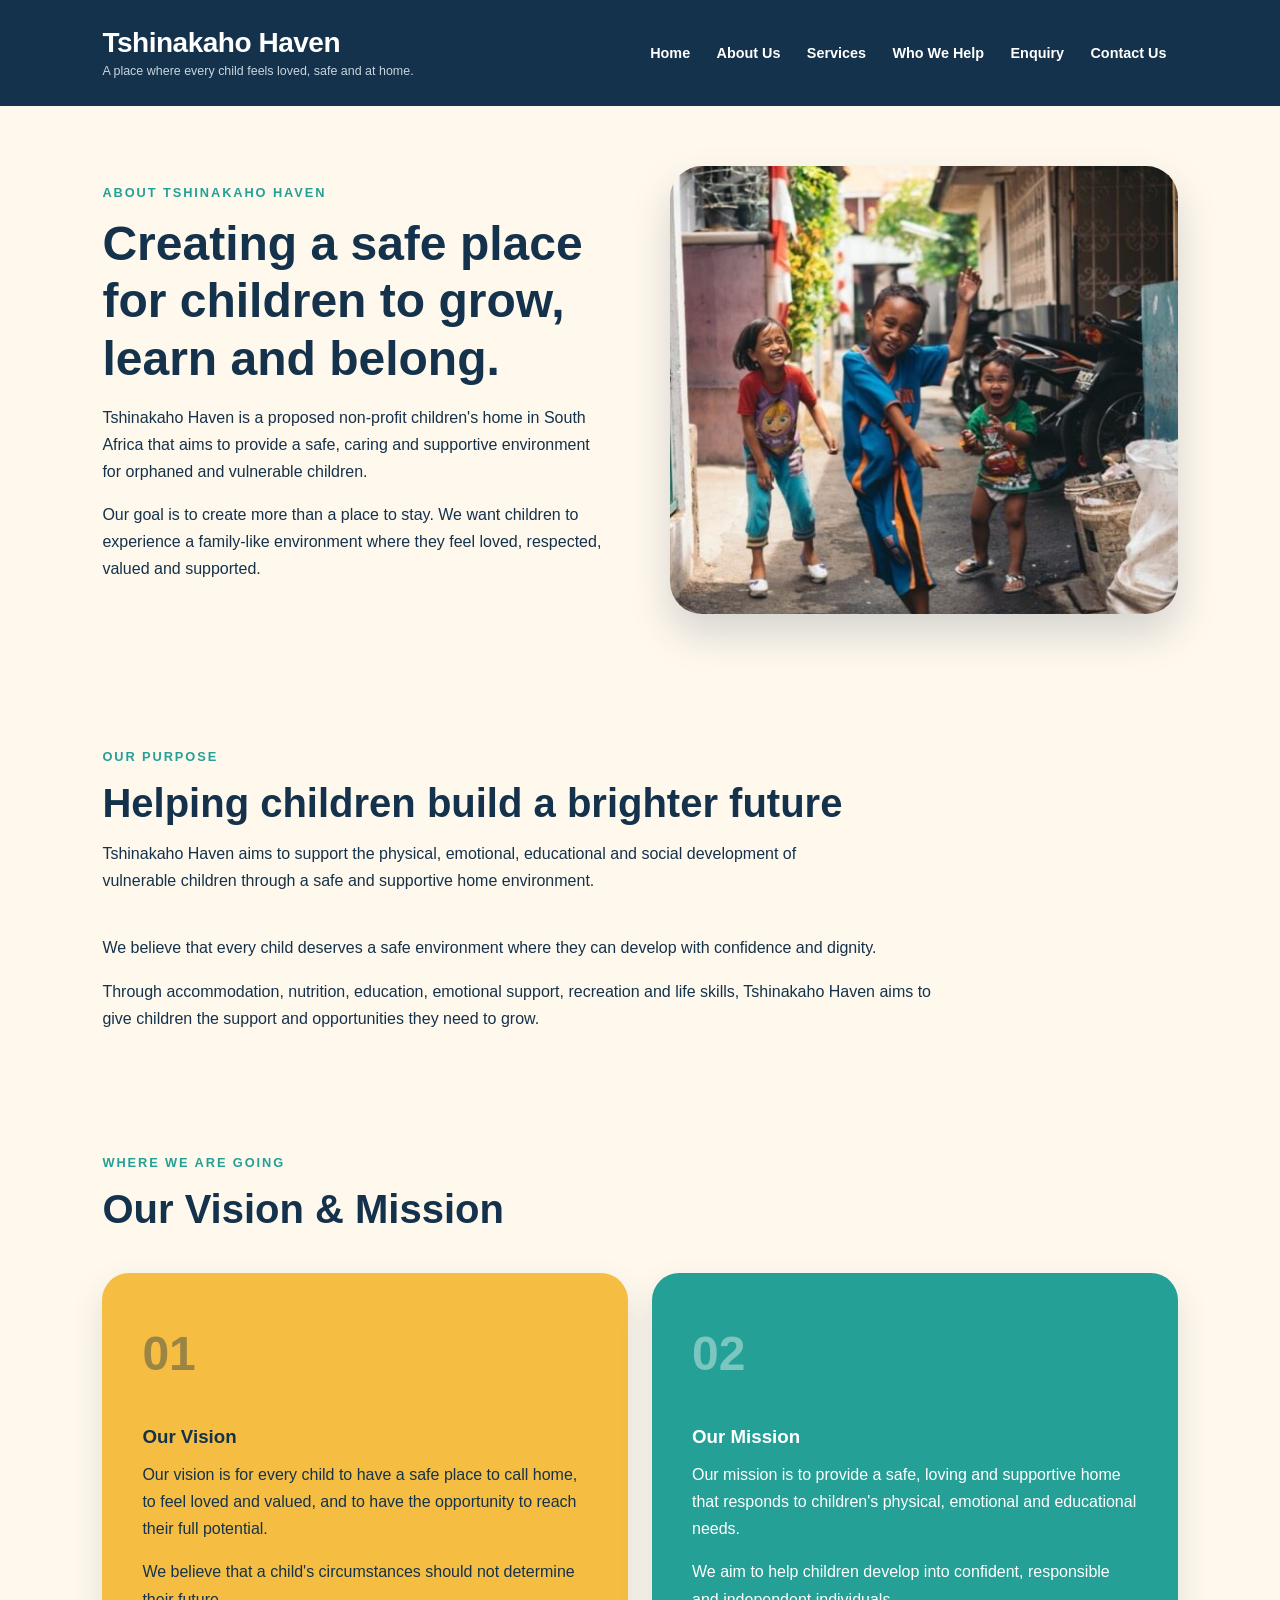
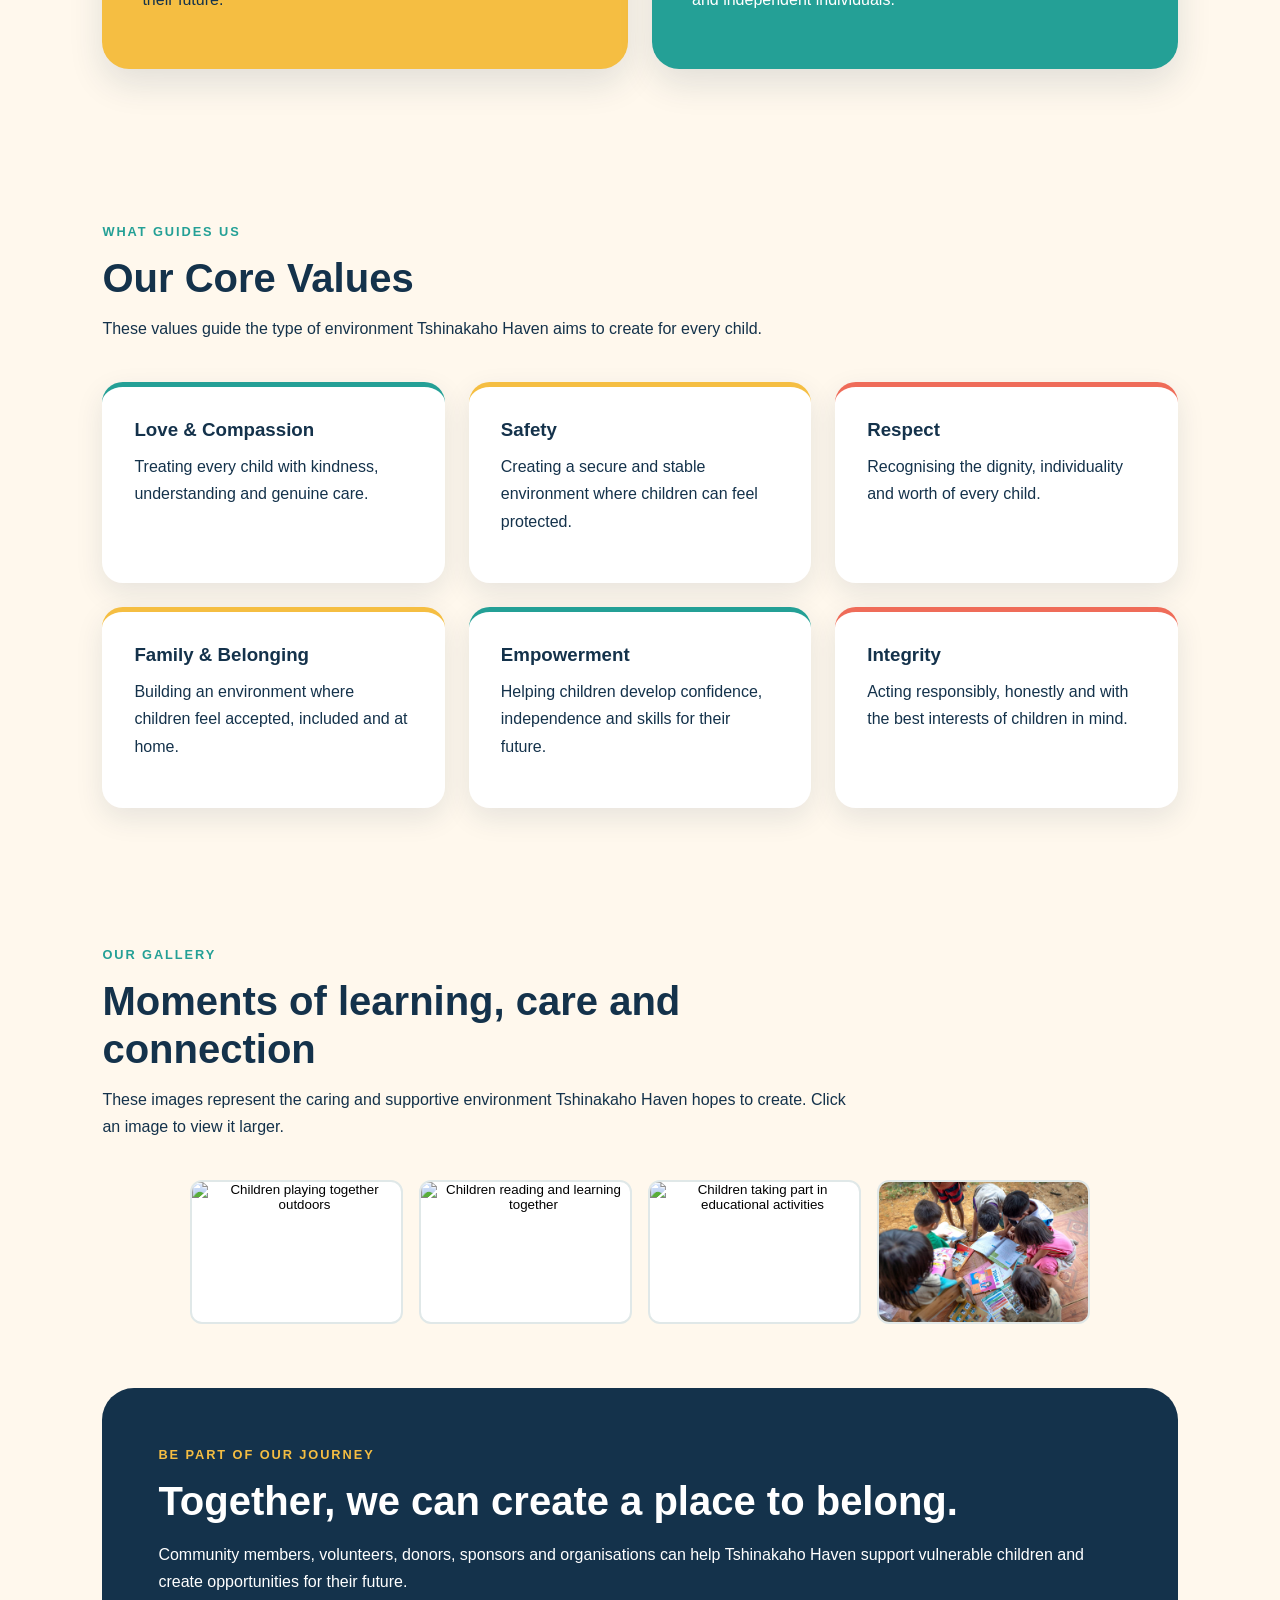
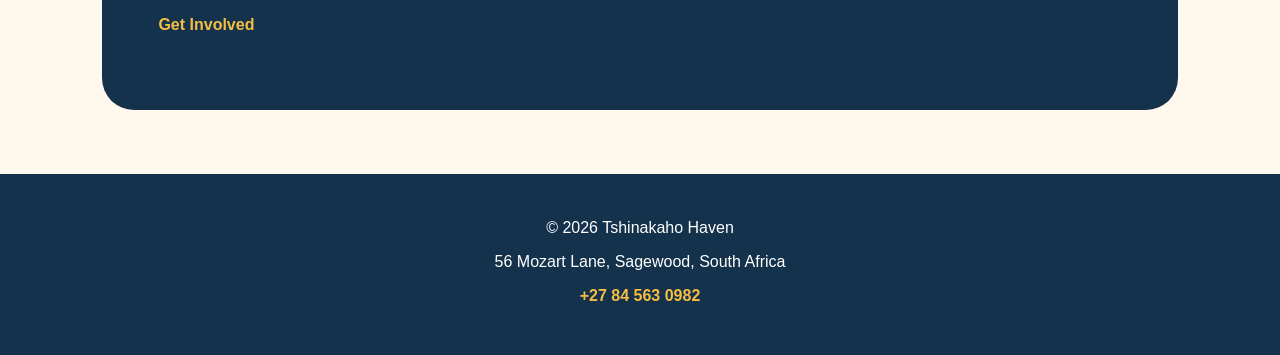
==== commit 8614febc: "Part 3 - Add frontend, backend, database integration and SEO" ====
--- a/about.html
+++ b/about.html
@@ -1,3 +1,4 @@
+
 <!DOCTYPE html>
 <html lang="en">
 
@@ -9,21 +10,29 @@
         content="width=device-width, initial-scale=1.0"
     >
 
+    <!-- SEO: Page title -->
+    <title>About Us | Tshinakaho Haven Children's Home</title>
+
+    <!-- SEO: Meta description -->
     <meta
         name="description"
-        content="Learn about Tshinakaho Haven, our purpose, vision, mission and values."
+        content="Learn about Tshinakaho Haven, a proposed non-profit children's home in South Africa. Explore our purpose, vision, mission and values for supporting vulnerable children."
     >
 
-    <title>About Us | Tshinakaho Haven</title>
-
-    <!-- External CSS -->
+    <!-- SEO: Search engine indexing -->
+    <meta name="robots" content="index, follow">
+
     <link rel="stylesheet" href="css/style.css">
+
+    <script src="js/script.js" defer></script>
 </head>
 
 <body>
+
     <!-- ========================================
          HEADER AND NAVIGATION
     ========================================= -->
+
     <header>
         <h1>Tshinakaho Haven</h1>
 
@@ -34,18 +43,23 @@
                 <li>
                     <a href="index.html">Home</a>
                 </li>
+
                 <li>
                     <a href="about.html" aria-current="page">About Us</a>
                 </li>
+
                 <li>
                     <a href="services.html">Services</a>
                 </li>
+
                 <li>
                     <a href="beneficiaries.html">Who We Help</a>
                 </li>
+
                 <li>
                     <a href="enquiry.html">Enquiry</a>
                 </li>
+
                 <li>
                     <a href="contact.html">Contact Us</a>
                 </li>
@@ -57,13 +71,17 @@
     <!-- ========================================
          MAIN CONTENT
     ========================================= -->
+
     <main>
 
-        <!-- ====================================
+        <!-- ========================================
              ABOUT HERO
-        ===================================== -->
+        ========================================= -->
+
         <section class="about-hero">
+
             <div class="about-hero-content">
+
                 <p class="section-label">
                     About Tshinakaho Haven
                 </p>
@@ -75,9 +93,9 @@
 
                 <p>
                     Tshinakaho Haven is a proposed non-profit
-                    children's home that aims to provide a safe,
-                    caring and supportive environment for orphaned
-                    and vulnerable children.
+                    children's home in South Africa that aims to
+                    provide a safe, caring and supportive environment
+                    for orphaned and vulnerable children.
                 </p>
 
                 <p>
@@ -86,11 +104,14 @@
                     environment where they feel loved, respected,
                     valued and supported.
                 </p>
-            </div>
-
-            <!-- About Image -->
+
+            </div>
+
+
             <div class="about-hero-image">
+
                 <picture>
+
                     <source
                         media="(max-width: 600px)"
                         srcset="images/children-playing-480.jpg"
@@ -109,18 +130,25 @@
                             images/children-playing.jpg 1365w
                         "
                         sizes="(max-width: 600px) 92vw, (max-width: 899px) 90vw, 42vw"
-                        alt="Children spending time together"
-                    >
+                        alt="Children playing together and enjoying outdoor activities"
+                        fetchpriority="high"
+                    >
+
                 </picture>
-            </div>
+
+            </div>
+
         </section>
 
 
-        <!-- ====================================
+        <!-- ========================================
              OUR PURPOSE
-        ===================================== -->
+        ========================================= -->
+
         <section class="about-purpose">
+
             <div class="section-heading">
+
                 <p class="section-label">
                     Our Purpose
                 </p>
@@ -132,11 +160,15 @@
                 <p>
                     Tshinakaho Haven aims to support the physical,
                     emotional, educational and social development
-                    of every child in our care.
-                </p>
-            </div>
+                    of vulnerable children through a safe and
+                    supportive home environment.
+                </p>
+
+            </div>
+
 
             <div class="purpose-content">
+
                 <p>
                     We believe that every child deserves a safe
                     environment where they can develop with
@@ -149,15 +181,20 @@
                     Tshinakaho Haven aims to give children the
                     support and opportunities they need to grow.
                 </p>
-            </div>
+
+            </div>
+
         </section>
 
 
-        <!-- ====================================
+        <!-- ========================================
              VISION AND MISSION
-        ===================================== -->
+        ========================================= -->
+
         <section class="vision-mission">
+
             <div class="section-heading">
+
                 <p class="section-label">
                     Where We Are Going
                 </p>
@@ -165,12 +202,14 @@
                 <h2>
                     Our Vision &amp; Mission
                 </h2>
-            </div>
+
+            </div>
+
 
             <div class="vision-mission-grid">
 
-                <!-- Vision -->
                 <article class="vision-card">
+
                     <p class="card-number">01</p>
 
                     <h3>Our Vision</h3>
@@ -186,10 +225,12 @@
                         We believe that a child's circumstances
                         should not determine their future.
                     </p>
-                </article>
-
-                <!-- Mission -->
+
+                </article>
+
+
                 <article class="mission-card">
+
                     <p class="card-number">02</p>
 
                     <h3>Our Mission</h3>
@@ -205,16 +246,22 @@
                         confident, responsible and independent
                         individuals.
                     </p>
-                </article>
-            </div>
+
+                </article>
+
+            </div>
+
         </section>
 
 
-        <!-- ====================================
+        <!-- ========================================
              CORE VALUES
-        ===================================== -->
+        ========================================= -->
+
         <section class="values-section">
+
             <div class="section-heading">
+
                 <p class="section-label">
                     What Guides Us
                 </p>
@@ -227,71 +274,218 @@
                     These values guide the type of environment
                     Tshinakaho Haven aims to create for every child.
                 </p>
-            </div>
+
+            </div>
+
 
             <div class="values-grid">
+
                 <article class="value-card">
+
                     <h3>Love &amp; Compassion</h3>
 
                     <p>
                         Treating every child with kindness,
                         understanding and genuine care.
                     </p>
-                </article>
+
+                </article>
+
 
                 <article class="value-card">
+
                     <h3>Safety</h3>
 
                     <p>
                         Creating a secure and stable environment
                         where children can feel protected.
                     </p>
-                </article>
+
+                </article>
+
 
                 <article class="value-card">
+
                     <h3>Respect</h3>
 
                     <p>
                         Recognising the dignity, individuality and
                         worth of every child.
                     </p>
-                </article>
+
+                </article>
+
 
                 <article class="value-card">
+
                     <h3>Family &amp; Belonging</h3>
 
                     <p>
                         Building an environment where children feel
                         accepted, included and at home.
                     </p>
-                </article>
+
+                </article>
+
 
                 <article class="value-card">
+
                     <h3>Empowerment</h3>
 
                     <p>
                         Helping children develop confidence,
                         independence and skills for their future.
                     </p>
-                </article>
+
+                </article>
+
 
                 <article class="value-card">
+
                     <h3>Integrity</h3>
 
                     <p>
                         Acting responsibly, honestly and with the
                         best interests of children in mind.
                     </p>
-                </article>
-            </div>
+
+                </article>
+
+            </div>
+
         </section>
 
 
-        <!-- ====================================
+        <!-- ========================================
+             PART 3 - INTERACTIVE IMAGE GALLERY
+        ========================================= -->
+
+        <section
+            class="gallery-section"
+            aria-labelledby="gallery-heading"
+        >
+
+            <div class="section-heading">
+
+                <p class="section-label">
+                    Our Gallery
+                </p>
+
+                <h2 id="gallery-heading">
+                    Moments of learning, care and connection
+                </h2>
+
+                <p>
+                    These images represent the caring and supportive
+                    environment Tshinakaho Haven hopes to create.
+                    Click an image to view it larger.
+                </p>
+
+            </div>
+
+
+            <div class="gallery-grid">
+
+                <button
+                    type="button"
+                    class="gallery-item"
+                    aria-label="Enlarge image of children playing together"
+                >
+                    <img
+                        src="images/children-playing.jpg"
+                        alt="Children playing together outdoors"
+                        loading="lazy"
+                    >
+                </button>
+
+
+                <button
+                    type="button"
+                    class="gallery-item"
+                    aria-label="Enlarge image of children learning together"
+                >
+                    <img
+                        src="images/learning-together.jpg"
+                        alt="Children reading and learning together"
+                        loading="lazy"
+                    >
+                </button>
+
+
+                <button
+                    type="button"
+                    class="gallery-item"
+                    aria-label="Enlarge image of educational support"
+                >
+                    <img
+                        src="images/education-support.jpg"
+                        alt="Children taking part in educational activities"
+                        loading="lazy"
+                    >
+                </button>
+
+
+                <button
+                    type="button"
+                    class="gallery-item"
+                    aria-label="Enlarge image of community learning"
+                >
+                    <img
+                        src="images/community-learning.jpg"
+                        alt="Children participating in a community learning activity"
+                        loading="lazy"
+                    >
+                </button>
+
+            </div>
+
+        </section>
+
+
+        <!-- ========================================
+             LIGHTBOX MODAL
+        ========================================= -->
+
+        <div
+            class="lightbox"
+            id="image-lightbox"
+            role="dialog"
+            aria-modal="true"
+            aria-label="Enlarged gallery image"
+            hidden
+        >
+
+            <button
+                type="button"
+                class="lightbox-close"
+                aria-label="Close enlarged image"
+            >
+                &times;
+            </button>
+
+            <figure class="lightbox-content">
+
+                <img
+                    id="lightbox-image"
+                    src=""
+                    alt=""
+                >
+
+                <figcaption id="lightbox-caption"></figcaption>
+
+            </figure>
+
+        </div>
+
+
+        <!-- ========================================
              CALL TO ACTION
-        ===================================== -->
+        ========================================= -->
+
         <section class="about-cta">
+
             <div>
+
                 <p class="section-label">
                     Be Part of Our Journey
                 </p>
@@ -303,8 +497,8 @@
                 <p>
                     Community members, volunteers, donors, sponsors
                     and organisations can help Tshinakaho Haven
-                    support children and create opportunities for
-                    their future.
+                    support vulnerable children and create
+                    opportunities for their future.
                 </p>
 
                 <p>
@@ -312,15 +506,20 @@
                         Get Involved
                     </a>
                 </p>
-            </div>
+
+            </div>
+
         </section>
+
     </main>
 
 
     <!-- ========================================
          FOOTER
     ========================================= -->
+
     <footer>
+
         <p>
             &copy; 2026 Tshinakaho Haven
         </p>
@@ -334,7 +533,8 @@
                 +27 84 563 0982
             </a>
         </p>
+
     </footer>
+
 </body>
-
-</html>+</html>
--- a/css/style.css
+++ b/css/style.css
@@ -480,35 +480,45 @@
 ======================================== */
 
 .home-map {
-    position: relative;
-    min-height: 500px;
+    display: flex;
+    flex-direction: column;
+    min-width: 0;
+    min-height: 0;
     overflow: hidden;
     background: #E8EEF2;
 }
 
 .home-map iframe {
     display: block;
+    position: static;
+    flex: 0 0 380px;
     width: 100%;
-    height: 100%;
-    min-height: 500px;
+    height: 380px;
+    min-height: 0;
     border: 0;
 }
 
-.map-address {
-    position: absolute;
-    right: 1.5rem;
-    bottom: 1.5rem;
-    left: 1.5rem;
-    padding: 1rem 1.25rem;
-    background: rgba(20, 50, 75, 0.94);
-    color: #FFFFFF;
-    border-radius: 1rem;
-    box-shadow: 0 10px 25px rgba(20, 50, 75, 0.2);
-}
-
-.map-address span {
+/* Address sits below the embedded map, never over its controls. */
+.home-map .map-address {
     display: block;
-    margin-bottom: 0.15rem;
+    position: static;
+    inset: auto;
+    transform: none;
+    flex: 0 0 auto;
+    width: 100%;
+    max-width: none;
+    height: auto;
+    margin: 0;
+    padding: 1.25rem 1.5rem;
+    background: #14324B;
+    color: #FFFFFF;
+    border-radius: 0;
+    box-shadow: none;
+}
+
+.home-map .map-address span {
+    display: block;
+    margin-bottom: 0.3rem;
     color: #F5BE42;
     font-size: 0.72rem;
     font-weight: 800;
@@ -516,11 +526,29 @@
     text-transform: uppercase;
 }
 
-.map-address strong {
+.home-map .map-address strong {
+    display: block;
     color: #FFFFFF;
     font-size: 0.95rem;
 }
 
+@media (max-width: 899px) {
+    .home-map iframe {
+        flex-basis: 350px;
+        height: 350px;
+    }
+}
+
+@media (max-width: 600px) {
+    .home-map iframe {
+        flex-basis: 280px;
+        height: 280px;
+    }
+
+    .home-map .map-address {
+        padding: 1rem 1.25rem;
+    }
+}
 
 /* ========================================
    ABOUT PAGE
@@ -1714,11 +1742,6 @@
         padding: 3rem;
     }
 
-    .home-map,
-    .home-map iframe {
-        min-height: 400px;
-    }
-
     .vision-mission-grid {
         grid-template-columns: 1fr;
     }
@@ -1915,17 +1938,6 @@
         font-size: 2rem;
     }
 
-    .home-map,
-    .home-map iframe {
-        min-height: 350px;
-    }
-
-    .map-address {
-        right: 1rem;
-        bottom: 1rem;
-        left: 1rem;
-    }
-
     .service-cue-card {
         flex: 0 0 88%;
         min-height: 340px;
@@ -1992,4 +2004,1401 @@
     footer {
         padding: 2rem 5%;
     }
-}+}
+
+
+/* ========================================
+   PART 3 - SMALL IMAGE GALLERY
+======================================== */
+
+.gallery-section {
+    padding: 4rem 0;
+}
+
+.gallery-grid {
+    display: grid;
+    grid-template-columns: repeat(4, minmax(0, 1fr));
+    gap: 1rem;
+    width: 100%;
+    max-width: 900px;
+    margin: 2rem auto 0;
+}
+
+.gallery-item {
+    display: block;
+    width: 100%;
+    min-width: 0;
+    padding: 0;
+    border: 2px solid #E0E8E8;
+    border-radius: 0.75rem;
+    overflow: hidden;
+    background: #FFFFFF;
+    cursor: zoom-in;
+    transition: transform 0.25s ease, box-shadow 0.25s ease;
+}
+
+.gallery-item img {
+    display: block;
+    width: 100%;
+    max-width: 100%;
+    height: 140px;
+    max-height: 140px;
+    object-fit: cover;
+}
+
+.gallery-item:hover {
+    transform: translateY(-4px);
+    box-shadow: 0 8px 20px rgba(20, 50, 75, 0.15);
+}
+
+.gallery-item:focus-visible {
+    outline: 3px solid #24A096;
+    outline-offset: 4px;
+}
+
+/* ========================================
+   PART 3 - LIGHTBOX MODAL
+======================================== */
+
+.lightbox[hidden] {
+    display: none;
+}
+
+.lightbox {
+    position: fixed;
+    inset: 0;
+    z-index: 9999;
+    display: flex;
+    align-items: center;
+    justify-content: center;
+    padding: 3rem 1rem;
+    background: rgba(10, 25, 40, 0.92);
+}
+
+body.lightbox-open {
+    overflow: hidden;
+}
+
+.lightbox-content {
+    position: relative;
+    z-index: 1;
+    width: 100%;
+    max-width: 900px;
+    max-height: 90vh;
+    margin: 0;
+    text-align: center;
+}
+
+.lightbox-content img {
+    display: block;
+    width: auto;
+    height: auto;
+    max-width: 95%;
+    max-height: 75vh;
+    margin: 0 auto;
+    border-radius: 0.75rem;
+    object-fit: contain;
+}
+
+.lightbox-content figcaption {
+    margin-top: 1rem;
+    color: #FFFFFF;
+    font-size: 1rem;
+}
+
+.lightbox-close {
+    position: absolute;
+    top: 1rem;
+    right: 1.5rem;
+    z-index: 2;
+    display: flex;
+    align-items: center;
+    justify-content: center;
+    width: 3rem;
+    height: 3rem;
+    padding: 0;
+    border: none;
+    border-radius: 50%;
+    background: #FFFFFF;
+    color: #14324B;
+    font-size: 2rem;
+    line-height: 1;
+    cursor: pointer;
+}
+
+.lightbox-close:hover {
+    background: #F5BE42;
+}
+
+.lightbox-close:focus-visible {
+    outline: 3px solid #24A096;
+    outline-offset: 3px;
+}
+
+/* ========================================
+   PART 3 - TABLET RESPONSIVENESS
+======================================== */
+
+@media (max-width: 899px) {
+    .gallery-grid {
+        grid-template-columns: repeat(2, minmax(0, 1fr));
+    }
+}
+
+
+/* ========================================
+   PART 3 - MOBILE RESPONSIVENESS
+======================================== */
+
+@media (max-width: 600px) {
+    .faq-section {
+        padding: 2.5rem 0;
+    }
+
+    .faq-question {
+        padding: 1rem;
+    }
+
+    .faq-answer {
+        padding: 0 1rem 1rem;
+    }
+
+    .gallery-section {
+        padding: 2.5rem 0;
+    }
+
+    .gallery-grid {
+        grid-template-columns: repeat(2, minmax(0, 1fr));
+        gap: 0.75rem;
+    }
+
+    .gallery-item img {
+        height: 110px;
+    }
+
+    .lightbox {
+        padding: 4rem 1rem 2rem;
+    }
+
+    .lightbox-close {
+        top: 0.75rem;
+        right: 0.75rem;
+    }
+}
+
+
+/* ========================================
+   PART 3 - ACCESSIBILITY
+======================================== */
+
+@media (prefers-reduced-motion: reduce) {
+    .gallery-item {
+        transition: none;
+    }
+}
+
+/* ========================================
+   PART 3 - ENQUIRY FORM VALIDATION
+======================================== */
+
+.form-error {
+    display: block;
+    margin-top: 0.4rem;
+    color: #B42318;
+    font-size: 0.82rem;
+    font-weight: 600;
+    line-height: 1.5;
+}
+
+.form-error:empty {
+    display: none;
+}
+
+.form-group input[aria-invalid="true"],
+.form-group select[aria-invalid="true"],
+.form-group textarea[aria-invalid="true"] {
+    border-color: #B42318;
+    background: #FFF5F3;
+}
+
+.form-group input[aria-invalid="true"]:focus,
+.form-group select[aria-invalid="true"]:focus,
+.form-group textarea[aria-invalid="true"]:focus {
+    box-shadow: 0 0 0 4px rgba(180, 35, 24, 0.12);
+}
+
+.form-status {
+    margin: 0;
+    font-size: 0.9rem;
+    font-weight: 600;
+}
+
+.form-status:empty {
+    display: none;
+}
+
+.form-status-error {
+    padding: 1rem;
+    border-radius: 0.75rem;
+    background: #FFF0ED;
+    color: #B42318;
+}
+
+.form-status-info {
+    padding: 1rem;
+    border-radius: 0.75rem;
+    background: #EAF7F5;
+    color: #14324B;
+}
+
+/* ========================================
+   PART 3 - INTERACTIVE LEAFLET MAP
+======================================== */
+
+#interactive-map {
+    display: block;
+    width: 100%;
+    height: 420px;
+    min-height: 420px;
+    border-radius: 20px;
+    overflow: hidden;
+    background: #E8F0ED;
+    z-index: 0;
+}
+
+@media (max-width: 600px) {
+    #interactive-map {
+        height: 320px;
+        min-height: 320px;
+    }
+}
+
+/* Leaflet popup styling */
+
+#interactive-map .leaflet-popup-content-wrapper {
+    border-radius: 0.8rem;
+    font-family: Arial, Helvetica, sans-serif;
+    color: #14324B;
+}
+
+#interactive-map .leaflet-popup-content {
+    font-size: 0.9rem;
+    line-height: 1.6;
+}
+
+/* Leaflet zoom controls */
+
+#interactive-map .leaflet-control-zoom a {
+    color: #14324B;
+}
+
+#interactive-map .leaflet-control-zoom a:hover {
+    background: #EAF7F5;
+    color: #16877F;
+}
+
+/* ========================================
+   TABLET RESPONSIVE MAP
+======================================== */
+
+@media (max-width: 899px) {
+    .contact-map {
+        min-height: 400px;
+    }
+
+    #interactive-map {
+        min-height: 400px;
+    }
+}
+
+/* ========================================
+   MOBILE RESPONSIVE MAP
+======================================== */
+
+@media (max-width: 600px) {
+    .contact-map {
+        min-height: 320px;
+    }
+
+    #interactive-map {
+        min-height: 320px;
+    }
+}
+
+
+/* ========================================
+   PART 3 - SCROLL ANIMATIONS
+======================================== */
+
+.scroll-reveal {
+    opacity: 0;
+    transform: translateY(25px);
+    transition:
+        opacity 0.65s ease,
+        transform 0.65s ease;
+}
+
+.scroll-reveal.is-visible {
+    opacity: 1;
+    transform: translateY(0);
+}
+
+/* Accessibility */
+@media (prefers-reduced-motion: reduce) {
+    .scroll-reveal,
+    .scroll-reveal.is-visible {
+        opacity: 1;
+        transform: none;
+        transition: none;
+    }
+}
+/* ========================================
+   PART 3 - SERVICES SEARCH AND SORT
+======================================== */
+
+
+.services-tools {
+    display: flex;
+    align-items: center;
+    justify-content: space-between;
+    gap: 20px;
+    width: 100%;
+    margin: 35px 0 15px;
+    padding: 24px;
+    border: 1px solid #E2E9EC;
+    border-radius: 16px;
+    background: #FFFFFF;
+    box-sizing: border-box;
+}
+
+/* ========================================
+   SEARCH FIELD
+======================================== */
+
+.services-search-box {
+    display: flex;
+    align-items: center;
+    flex: 1;
+    gap: 12px;
+    width: 100%;
+    min-width: 0;
+    max-width: 700px;
+    margin: 0;
+    padding: 0;
+    border: none;
+    background: transparent;
+    box-shadow: none;
+}
+
+.services-search-box input[type="search"],
+#service-search {
+    display: block;
+    flex: 1;
+    width: 100%;
+    min-width: 0;
+    height: 48px;
+    padding: 0 18px;
+    border: 1px solid #CED9DF;
+    border-radius: 10px;
+    background: #FFFFFF;
+    color: #14324B;
+    font-family: Arial, Helvetica, sans-serif;
+    font-size: 15px;
+    line-height: normal;
+    box-sizing: border-box;
+    box-shadow: none;
+    appearance: none;
+    -webkit-appearance: none;
+}
+
+#service-search::placeholder {
+    color: #87949D;
+}
+
+#service-search:focus {
+    border-color: #24A096;
+    outline: 2px solid rgba(36, 160, 150, 0.2);
+    outline-offset: 1px;
+}
+
+/* ========================================
+   SEARCH BUTTON
+======================================== */
+
+.services-search-box #service-search-button {
+    display: inline-flex;
+    align-items: center;
+    justify-content: center;
+    flex: 0 0 auto;
+    width: auto;
+    min-width: 110px;
+    height: 48px;
+    margin: 0;
+    padding: 0 24px;
+    border: none;
+    border-radius: 10px;
+    background: #14324B;
+    color: #FFFFFF;
+    font-family: Arial, Helvetica, sans-serif;
+    font-size: 15px;
+    font-weight: 600;
+    line-height: 1;
+    text-align: center;
+    box-shadow: none;
+    cursor: pointer;
+    appearance: none;
+    -webkit-appearance: none;
+    transition: background 0.2s ease;
+}
+
+.services-search-box #service-search-button:hover {
+    background: #24A096;
+    color: #FFFFFF;
+}
+
+.services-search-box #service-search-button:focus-visible {
+    outline: 3px solid #24A096;
+    outline-offset: 3px;
+}
+
+/* ========================================
+   SORT DROPDOWN
+======================================== */
+
+.services-sort-group {
+    display: flex;
+    align-items: center;
+    gap: 12px;
+    flex: 0 0 auto;
+}
+
+.services-sort-group label {
+    margin: 0;
+    color: #14324B;
+    font-family: Arial, Helvetica, sans-serif;
+    font-size: 14px;
+    font-weight: 600;
+    white-space: nowrap;
+}
+
+.services-sort-group select,
+#service-sort {
+    display: block;
+    width: 175px;
+    min-width: 175px;
+    height: 48px;
+    margin: 0;
+    padding: 0 12px;
+    border: 1px solid #CED9DF;
+    border-radius: 10px;
+    background: #FFFFFF;
+    color: #14324B;
+    font-family: Arial, Helvetica, sans-serif;
+    font-size: 14px;
+    line-height: normal;
+    box-sizing: border-box;
+    box-shadow: none;
+    cursor: pointer;
+}
+
+#service-sort:focus {
+    border-color: #24A096;
+    outline: 2px solid rgba(36, 160, 150, 0.2);
+    outline-offset: 1px;
+}
+
+/* ========================================
+   RESULTS COUNT
+======================================== */
+
+#services-result-count {
+    display: block;
+    margin: 0 0 24px;
+    padding: 0 4px;
+    color: #536678;
+    font-family: Arial, Helvetica, sans-serif;
+    font-size: 14px;
+    font-weight: 500;
+}
+
+#services-empty {
+    padding: 24px;
+    color: #14324B;
+    text-align: center;
+}
+
+#services-empty[hidden] {
+    display: none;
+}
+
+/* ========================================
+   ACCESSIBLE SEARCH LABEL
+======================================== */
+
+.visually-hidden {
+    position: absolute;
+    width: 1px;
+    height: 1px;
+    margin: -1px;
+    padding: 0;
+    overflow: hidden;
+    clip: rect(0, 0, 0, 0);
+    white-space: nowrap;
+    border: 0;
+}
+
+/* ========================================
+   TABLET RESPONSIVENESS
+======================================== */
+
+@media (max-width: 899px) {
+
+    .services-tools {
+        flex-wrap: wrap;
+        padding: 20px;
+    }
+
+    .services-search-box {
+        flex-basis: 100%;
+        max-width: 100%;
+    }
+
+    .services-sort-group {
+        margin-left: auto;
+    }
+}
+
+/* ========================================
+   MOBILE RESPONSIVENESS
+======================================== */
+
+@media (max-width: 600px) {
+
+    .services-tools {
+        flex-direction: column;
+        align-items: stretch;
+        gap: 18px;
+        margin-top: 24px;
+        padding: 16px;
+        border-radius: 12px;
+    }
+
+    .services-search-box {
+        width: 100%;
+        gap: 8px;
+    }
+
+    #service-search {
+        height: 46px;
+        padding: 0 12px;
+        font-size: 14px;
+    }
+
+    .services-search-box #service-search-button {
+        min-width: 85px;
+        height: 46px;
+        padding: 0 14px;
+        font-size: 14px;
+    }
+
+    .services-sort-group {
+        justify-content: space-between;
+        width: 100%;
+        margin-left: 0;
+    }
+
+    #service-sort {
+        width: 175px;
+        min-width: 0;
+        max-width: 65%;
+        height: 46px;
+    }
+
+    #services-result-count {
+        margin-bottom: 18px;
+    }
+}
+
+/* ========================================
+   REDUCED MOTION
+======================================== */
+
+@media (prefers-reduced-motion: reduce) {
+
+    .services-search-box #service-search-button {
+        transition: none;
+    }
+}
+
+
+/* ========================================
+   PART 3 - OFF-PAGE SEO
+   SOCIAL MEDIA SHARING
+======================================== */
+
+.social-sharing-section {
+    background-color: #FFF8ED;
+    padding: 70px 20px;
+    text-align: center;
+}
+
+.social-sharing-content {
+    max-width: 760px;
+    margin: 0 auto;
+}
+
+.social-sharing-content h2 {
+    color: #14324B;
+    margin-bottom: 18px;
+}
+
+.social-sharing-content p {
+    line-height: 1.7;
+}
+
+.social-sharing-links {
+    display: flex;
+    justify-content: center;
+    gap: 15px;
+    flex-wrap: wrap;
+    margin-top: 28px;
+}
+
+.social-sharing-links a {
+    display: inline-block;
+    padding: 14px 22px;
+    border-radius: 8px;
+    background-color: #14324B;
+    color: #FFFFFF;
+    text-decoration: none;
+    font-weight: 600;
+    transition: background-color 0.2s ease;
+}
+
+.social-sharing-links a:hover,
+.social-sharing-links a:focus-visible {
+    background-color: #08766F;
+}
+
+
+/* QUESTION 4 - FORM SUCCESS MESSAGE */
+
+.form-status-success {
+    color: #08766F;
+    font-weight: 600;
+}
+
+/* Ensure the email link stays hidden until submission succeeds. */
+
+#contact-email-link[hidden] {
+    display: none;
+}
+
+#contact-email-link:not([hidden]) {
+    display: inline-block;
+    margin-top: 12px;
+}
+
+
+
+/* ========================================
+   SERVICES SEARCH - FINAL DESIGN
+   Matches the existing HTML class names
+======================================== */
+
+/* Main search and sorting container */
+.services-tools {
+    position: relative;
+    display: flex;
+    align-items: center;
+    justify-content: space-between;
+    flex-wrap: wrap;
+    gap: 24px;
+    width: 100%;
+    margin: 35px 0 20px;
+    padding: 28px;
+    border: 1px solid #F0E9DD;
+    border-radius: 28px;
+    background: #FFFFFF;
+    box-shadow: 0 12px 35px rgba(20, 50, 75, 0.09);
+}
+
+/* Search form */
+.services-search-box,
+#services-search-form {
+    display: flex;
+    align-items: center;
+    flex: 1 1 450px;
+    gap: 12px;
+    min-width: 0;
+    max-width: none;
+    margin: 0;
+}
+
+/* Search input */
+.services-search-box #service-search {
+    flex: 1 1 auto;
+    width: 100%;
+    min-width: 0;
+    height: 58px;
+    padding: 0 22px;
+    border: 2px solid #24A096;
+    border-radius: 50px;
+    background: #FFFFFF;
+    color: #14324B;
+    font-family: Arial, Helvetica, sans-serif;
+    font-size: 16px;
+    box-shadow: 0 4px 14px rgba(20, 50, 75, 0.04);
+    appearance: none;
+    -webkit-appearance: none;
+    transition:
+        border-color 0.2s ease,
+        box-shadow 0.2s ease;
+}
+
+#service-search::placeholder {
+    color: #7C8992;
+}
+
+#service-search:focus {
+    border-color: #08766F;
+    outline: none;
+    box-shadow: 0 0 0 4px rgba(36, 160, 150, 0.15);
+}
+
+/* Yellow search button */
+.services-search-box #service-search-button,
+#services-search-form #service-search-button {
+    display: inline-flex;
+    align-items: center;
+    justify-content: center;
+    flex: 0 0 auto;
+    min-width: 125px;
+    height: 58px;
+    padding: 0 26px;
+    border: 2px solid #F5BE42;
+    border-radius: 50px;
+    background: #F5BE42;
+    color: #14324B;
+    font-family: Arial, Helvetica, sans-serif;
+    font-size: 16px;
+    font-weight: 800;
+    cursor: pointer;
+    transition:
+        background 0.2s ease,
+        border-color 0.2s ease,
+        transform 0.2s ease;
+}
+
+.services-search-box #service-search-button:hover,
+#services-search-form #service-search-button:hover {
+    background: #E9AE25;
+    border-color: #E9AE25;
+    color: #14324B;
+    transform: translateY(-2px);
+}
+
+#service-search-button:focus-visible {
+    outline: 3px solid #08766F;
+    outline-offset: 3px;
+}
+
+/* Sorting controls */
+.services-sort-group {
+    display: flex;
+    align-items: center;
+    justify-content: flex-end;
+    flex: 0 1 auto;
+    gap: 12px;
+    min-width: 0;
+    margin: 0;
+}
+
+.services-sort-group label {
+    margin: 0;
+    color: #14324B;
+    font-size: 15px;
+    font-weight: 700;
+    white-space: nowrap;
+}
+
+.services-sort-group #service-sort {
+    width: 185px;
+    min-width: 0;
+    max-width: 100%;
+    height: 54px;
+    padding: 0 18px;
+    border: 2px solid #E3E8EB;
+    border-radius: 50px;
+    background: #FFFFFF;
+    color: #14324B;
+    font-family: Arial, Helvetica, sans-serif;
+    font-size: 15px;
+    cursor: pointer;
+}
+
+#service-sort:focus {
+    border-color: #24A096;
+    outline: 3px solid rgba(36, 160, 150, 0.15);
+    outline-offset: 2px;
+}
+
+/* Results count badge */
+#services-result-count {
+    display: inline-flex;
+    align-items: center;
+    width: fit-content;
+    margin: 0 0 26px;
+    padding: 12px 22px;
+    border-radius: 50px;
+    background: #D8F0EB;
+    color: #075B55;
+    font-family: Arial, Helvetica, sans-serif;
+    font-size: 15px;
+    font-weight: 800;
+}
+
+#services-result-count::before {
+    content: "✓";
+    display: inline-flex;
+    align-items: center;
+    justify-content: center;
+    width: 24px;
+    height: 24px;
+    margin-right: 10px;
+    border-radius: 50%;
+    background: #08766F;
+    color: #FFFFFF;
+    font-size: 13px;
+}
+
+/* Tablet */
+@media (max-width: 899px) {
+    .services-tools {
+        gap: 20px;
+        padding: 24px;
+    }
+
+    .services-search-box,
+    #services-search-form {
+        flex-basis: 100%;
+    }
+
+    .services-sort-group {
+        justify-content: flex-start;
+        margin-left: 0;
+    }
+}
+
+/* Mobile */
+@media (max-width: 600px) {
+    .services-tools {
+        flex-direction: column;
+        align-items: stretch;
+        gap: 20px;
+        padding: 20px;
+        border-radius: 22px;
+    }
+
+    .services-search-box,
+    #services-search-form {
+        flex-direction: column;
+        align-items: stretch;
+        flex: 0 1 auto;
+        width: 100%;
+        gap: 12px;
+    }
+
+    .services-search-box #service-search {
+        height: 54px;
+        font-size: 15px;
+    }
+
+    .services-search-box #service-search-button,
+    #services-search-form #service-search-button {
+        width: 100%;
+        height: 54px;
+    }
+
+    .services-sort-group {
+        flex-wrap: wrap;
+        justify-content: space-between;
+        width: 100%;
+        gap: 10px;
+    }
+
+    .services-sort-group #service-sort {
+        width: 175px;
+        max-width: 100%;
+    }
+
+    #services-result-count {
+        font-size: 14px;
+        padding: 10px 16px;
+    }
+}
+
+@media (prefers-reduced-motion: reduce) {
+    .services-search-box #service-search-button,
+    #services-search-form #service-search-button {
+        transition: none;
+    }
+}
+
+/* ========================================
+   SERVICES SEARCH - REFINED DESIGN
+======================================== */
+
+.services-page-section .services-tools {
+    display: block;
+    width: 100%;
+    padding: 30px;
+    margin: 36px 0 22px;
+    background: #FFFFFF;
+    border: 1px solid #E9EDEB;
+    border-radius: 26px;
+    box-shadow: 0 12px 32px rgba(20, 50, 75, 0.08);
+}
+
+/* Heading */
+
+.services-tools-heading {
+    display: flex;
+    align-items: center;
+    gap: 16px;
+    margin-bottom: 26px;
+}
+
+.services-tools-icon {
+    display: flex;
+    align-items: center;
+    justify-content: center;
+    flex-shrink: 0;
+    width: 52px;
+    height: 52px;
+    background: #DDF3EF;
+    color: #08766F;
+    border-radius: 16px;
+    font-size: 32px;
+    font-weight: 700;
+}
+
+.services-tools-heading h3 {
+    margin: 0 0 6px;
+    color: #14324B;
+    font-size: 23px;
+    font-weight: 700;
+}
+
+.services-tools-heading p {
+    margin: 0;
+    color: #5E707B;
+    font-size: 15px;
+    line-height: 1.5;
+}
+
+/* Search and sort layout */
+
+.services-tools-controls {
+    display: grid;
+    grid-template-columns: minmax(0, 1fr) 210px;
+    align-items: end;
+    gap: 24px;
+}
+
+.services-page-section #services-search-form {
+    display: flex;
+    flex-direction: column;
+    align-items: stretch;
+    gap: 10px;
+    width: 100%;
+    max-width: none;
+    margin: 0;
+}
+
+.services-page-section #services-search-form label,
+.services-page-section .services-sort-group label {
+    display: block;
+    margin: 0;
+    color: #14324B;
+    font-size: 14px;
+    font-weight: 700;
+}
+
+.services-search-input-row {
+    display: flex;
+    align-items: stretch;
+    gap: 12px;
+    width: 100%;
+}
+
+/* Search input */
+
+.services-page-section #service-search {
+    flex: 1 1 auto;
+    min-width: 0;
+    width: 100%;
+    height: 54px;
+    padding: 0 20px;
+    border: 2px solid #DDE6E8;
+    border-radius: 14px;
+    background: #FAFCFC;
+    color: #14324B;
+    font-family: Arial, Helvetica, sans-serif;
+    font-size: 15px;
+    box-sizing: border-box;
+    appearance: none;
+    -webkit-appearance: none;
+}
+
+.services-page-section #service-search:focus {
+    outline: none;
+    border-color: #24A096;
+    box-shadow: 0 0 0 4px rgba(36, 160, 150, 0.14);
+}
+
+.services-page-section #service-search::placeholder {
+    color: #798993;
+}
+
+/* Search button */
+
+.services-page-section #service-search-button {
+    display: inline-flex;
+    align-items: center;
+    justify-content: center;
+    flex: 0 0 120px;
+    width: 120px;
+    height: 54px;
+    padding: 0 18px;
+    margin: 0;
+    border: none;
+    border-radius: 14px;
+    background: #F5BE42;
+    color: #14324B;
+    font-family: Arial, Helvetica, sans-serif;
+    font-size: 15px;
+    font-weight: 700;
+    cursor: pointer;
+    transition: background 0.2s ease, transform 0.2s ease;
+}
+
+.services-page-section #service-search-button:hover {
+    background: #E9AE25;
+    color: #14324B;
+    transform: translateY(-2px);
+}
+
+/* Sort dropdown */
+
+.services-page-section .services-sort-group {
+    display: flex;
+    flex-direction: column;
+    align-items: stretch;
+    gap: 10px;
+    width: 100%;
+    margin: 0;
+}
+
+.services-page-section #service-sort {
+    display: block;
+    width: 100%;
+    height: 54px;
+    padding: 0 14px;
+    border: 2px solid #DDE6E8;
+    border-radius: 14px;
+    background: #FAFCFC;
+    color: #14324B;
+    font-family: Arial, Helvetica, sans-serif;
+    font-size: 14px;
+    box-sizing: border-box;
+}
+
+.services-page-section #service-sort:focus {
+    outline: none;
+    border-color: #24A096;
+    box-shadow: 0 0 0 4px rgba(36, 160, 150, 0.14);
+}
+
+/* Results indicator */
+
+.services-page-section #services-result-count {
+    display: inline-flex;
+    align-items: center;
+    width: fit-content;
+    margin: 0 0 28px;
+    padding: 11px 18px;
+    background: #DDF3EF;
+    border-radius: 30px;
+    color: #075B55;
+    font-size: 14px;
+    font-weight: 700;
+}
+
+/* Tablet and mobile */
+
+@media (max-width: 768px) {
+    .services-page-section .services-tools {
+        padding: 24px;
+    }
+
+    .services-tools-controls {
+        grid-template-columns: 1fr;
+        gap: 20px;
+    }
+}
+
+@media (max-width: 480px) {
+    .services-page-section .services-tools {
+        padding: 20px;
+        border-radius: 20px;
+    }
+
+    .services-tools-heading h3 {
+        font-size: 20px;
+    }
+
+    .services-tools-heading p {
+        font-size: 14px;
+    }
+
+    .services-search-input-row {
+        flex-direction: column;
+    }
+
+    .services-page-section #service-search-button {
+        flex: 0 0 52px;
+        width: 100%;
+    }
+}
+
+/* ========================================
+   FINAL SERVICES SEARCH STYLING
+======================================== */
+
+.services-page-section .services-tools {
+    display: block !important;
+    width: 100%;
+    max-width: 100%;
+    padding: 30px !important;
+    margin: 35px 0 24px !important;
+    background: #FFFFFF !important;
+    border: 1px solid #E4E9EB !important;
+    border-radius: 24px !important;
+    box-shadow: 0 12px 32px rgba(20, 50, 75, 0.08);
+    box-sizing: border-box;
+}
+
+/* Heading */
+
+.services-page-section .services-tools-heading {
+    display: flex !important;
+    align-items: center;
+    gap: 16px;
+    margin-bottom: 26px;
+}
+
+.services-page-section .services-tools-icon {
+    display: flex !important;
+    align-items: center;
+    justify-content: center;
+    flex-shrink: 0;
+    width: 52px;
+    height: 52px;
+    background: #DDF3EF;
+    color: #08766F;
+    border-radius: 15px;
+    font-size: 30px;
+}
+
+.services-page-section .services-tools-heading h3 {
+    margin: 0 0 6px;
+    color: #14324B;
+    font-size: 23px;
+}
+
+.services-page-section .services-tools-heading p {
+    margin: 0;
+    color: #60727D;
+    font-size: 15px;
+}
+
+/* Layout */
+
+.services-page-section .services-tools-controls {
+    display: grid !important;
+    grid-template-columns: minmax(0, 1fr) 210px;
+    align-items: end;
+    gap: 24px;
+    width: 100%;
+}
+
+/* Search form */
+
+.services-page-section form#services-search-form {
+    display: flex !important;
+    flex-direction: column !important;
+    align-items: stretch !important;
+    gap: 10px;
+    width: 100% !important;
+    max-width: none !important;
+    min-width: 0;
+    margin: 0 !important;
+    padding: 0 !important;
+    background: transparent !important;
+    border: none !important;
+    box-shadow: none !important;
+}
+
+/* Labels */
+
+.services-page-section #services-search-form label,
+.services-page-section .services-sort-group label {
+    display: block !important;
+    position: static !important;
+    width: auto !important;
+    height: auto !important;
+    overflow: visible !important;
+    clip: auto !important;
+    white-space: normal !important;
+    margin: 0;
+    padding: 0;
+    color: #14324B;
+    font-size: 14px;
+    font-weight: 700;
+}
+
+/* Input row */
+
+.services-page-section .services-search-input-row {
+    display: flex !important;
+    align-items: stretch;
+    gap: 12px;
+    width: 100%;
+}
+
+/* Search input */
+
+.services-page-section input#service-search {
+    display: block !important;
+    flex: 1 1 auto !important;
+    width: 100% !important;
+    min-width: 0 !important;
+    height: 54px !important;
+    padding: 0 18px !important;
+    margin: 0 !important;
+    border: 2px solid #DDE6E8 !important;
+    border-radius: 14px !important;
+    background: #FAFCFC !important;
+    color: #14324B !important;
+    font: 15px Arial, Helvetica, sans-serif !important;
+    box-shadow: none !important;
+    box-sizing: border-box;
+    appearance: none;
+    -webkit-appearance: none;
+}
+
+.services-page-section input#service-search:focus {
+    outline: none !important;
+    border-color: #24A096 !important;
+    box-shadow: 0 0 0 4px rgba(36, 160, 150, 0.14) !important;
+}
+
+.services-page-section input#service-search::placeholder {
+    color: #798993;
+}
+
+/* Search button */
+
+.services-page-section button#service-search-button {
+    display: inline-flex !important;
+    align-items: center;
+    justify-content: center;
+    flex: 0 0 120px !important;
+    width: 120px !important;
+    height: 54px !important;
+    min-height: 54px !important;
+    padding: 0 20px !important;
+    margin: 0 !important;
+    border: none !important;
+    border-radius: 14px !important;
+    background: #F5BE42 !important;
+    color: #14324B !important;
+    font: 700 15px Arial, Helvetica, sans-serif !important;
+    cursor: pointer;
+    box-shadow: none !important;
+    box-sizing: border-box;
+}
+
+.services-page-section button#service-search-button:hover {
+    background: #E9AE25 !important;
+    color: #14324B !important;
+}
+
+/* Sort controls */
+
+.services-page-section .services-sort-group {
+    display: flex !important;
+    flex-direction: column !important;
+    align-items: stretch !important;
+    gap: 10px;
+    width: 100% !important;
+    margin: 0 !important;
+}
+
+.services-page-section select#service-sort {
+    display: block !important;
+    width: 100% !important;
+    height: 54px !important;
+    padding: 0 14px !important;
+    margin: 0 !important;
+    border: 2px solid #DDE6E8 !important;
+    border-radius: 14px !important;
+    background: #FAFCFC !important;
+    color: #14324B !important;
+    font: 14px Arial, Helvetica, sans-serif !important;
+    box-sizing: border-box;
+}
+
+/* Results count */
+
+.services-page-section #services-result-count {
+    display: inline-flex !important;
+    align-items: center;
+    width: fit-content;
+    margin: 0 0 28px !important;
+    padding: 11px 18px !important;
+    border-radius: 30px !important;
+    background: #DDF3EF !important;
+    color: #075B55 !important;
+    font-size: 14px !important;
+    font-weight: 700 !important;
+}
+
+/* Responsive */
+
+@media (max-width: 768px) {
+    .services-page-section .services-tools-controls {
+        grid-template-columns: 1fr;
+        gap: 20px;
+    }
+
+    .services-page-section .services-tools {
+        padding: 24px !important;
+    }
+}
+
+@media (max-width: 480px) {
+    .services-page-section .services-tools {
+        padding: 20px !important;
+    }
+
+    .services-page-section .services-search-input-row {
+        flex-direction: column !important;
+    }
+
+    .services-page-section button#service-search-button {
+        width: 100% !important;
+        flex: 0 0 54px !important;
+    }
+}
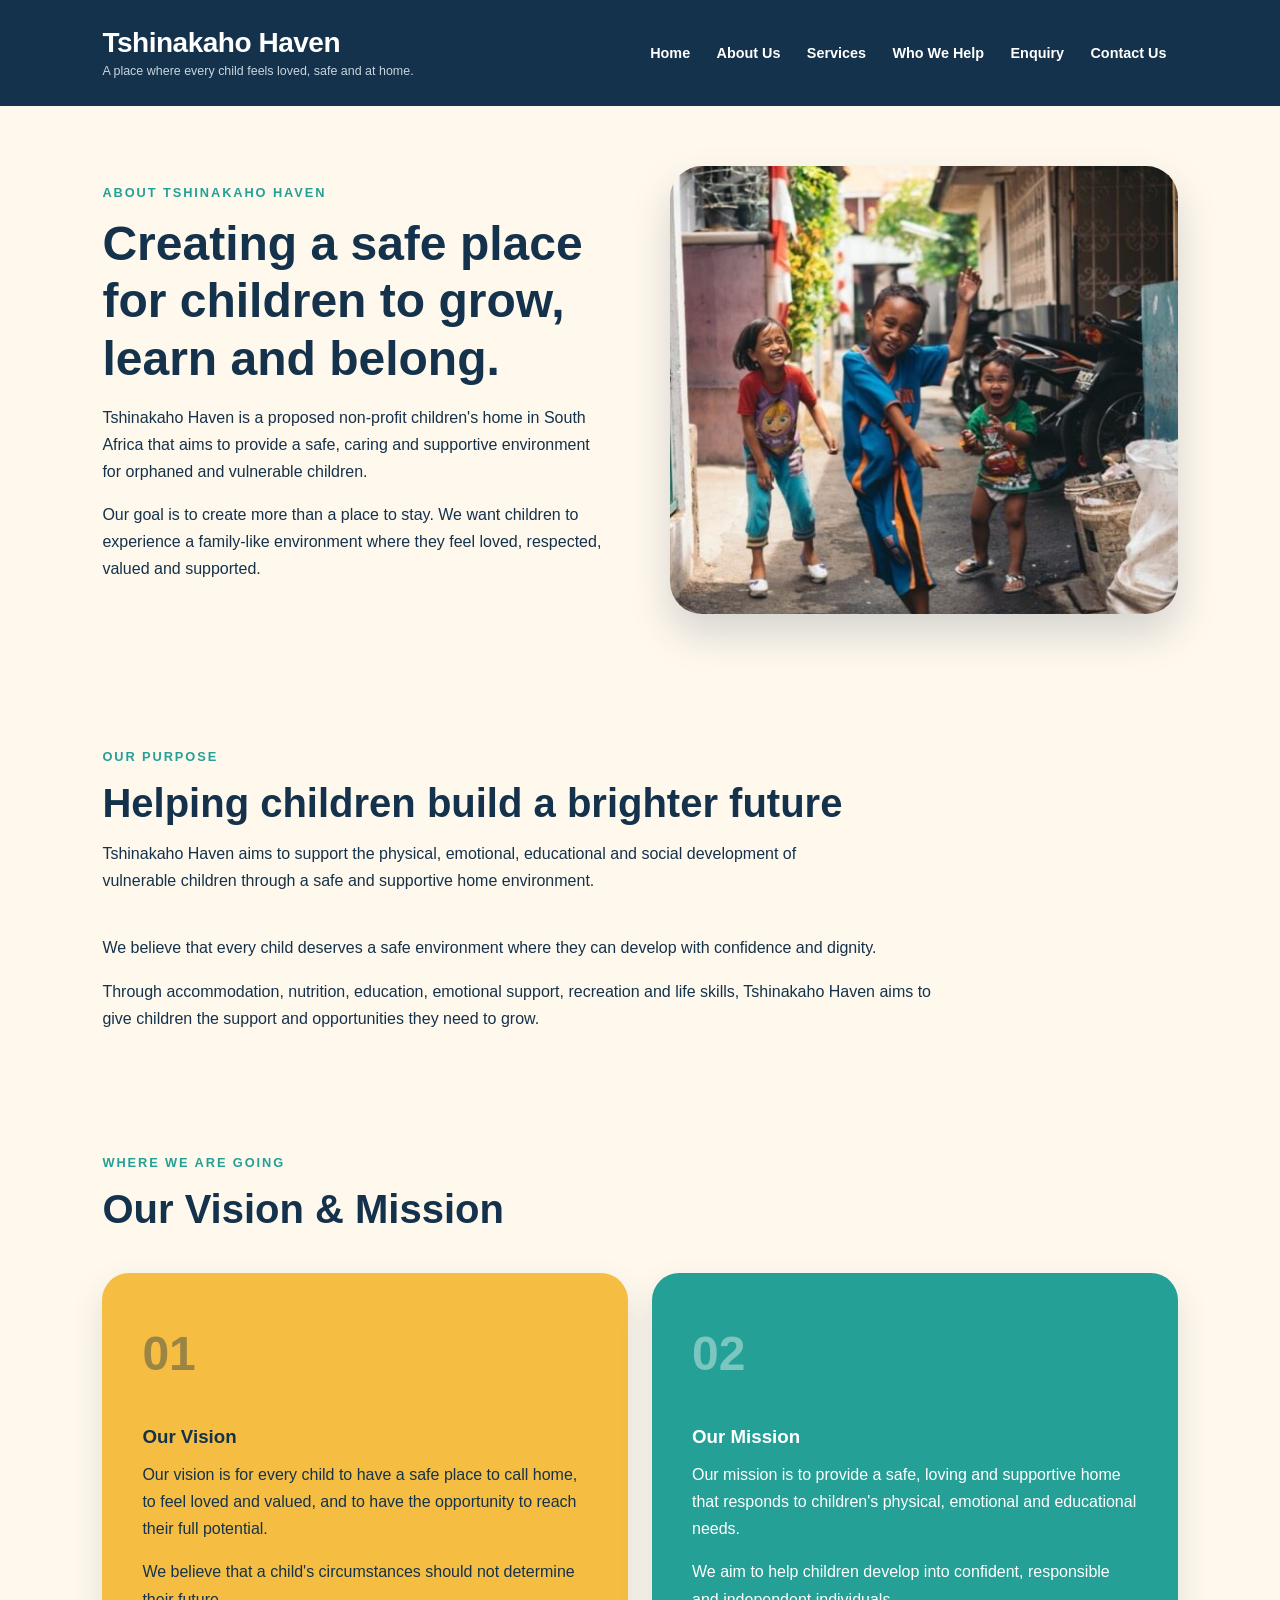
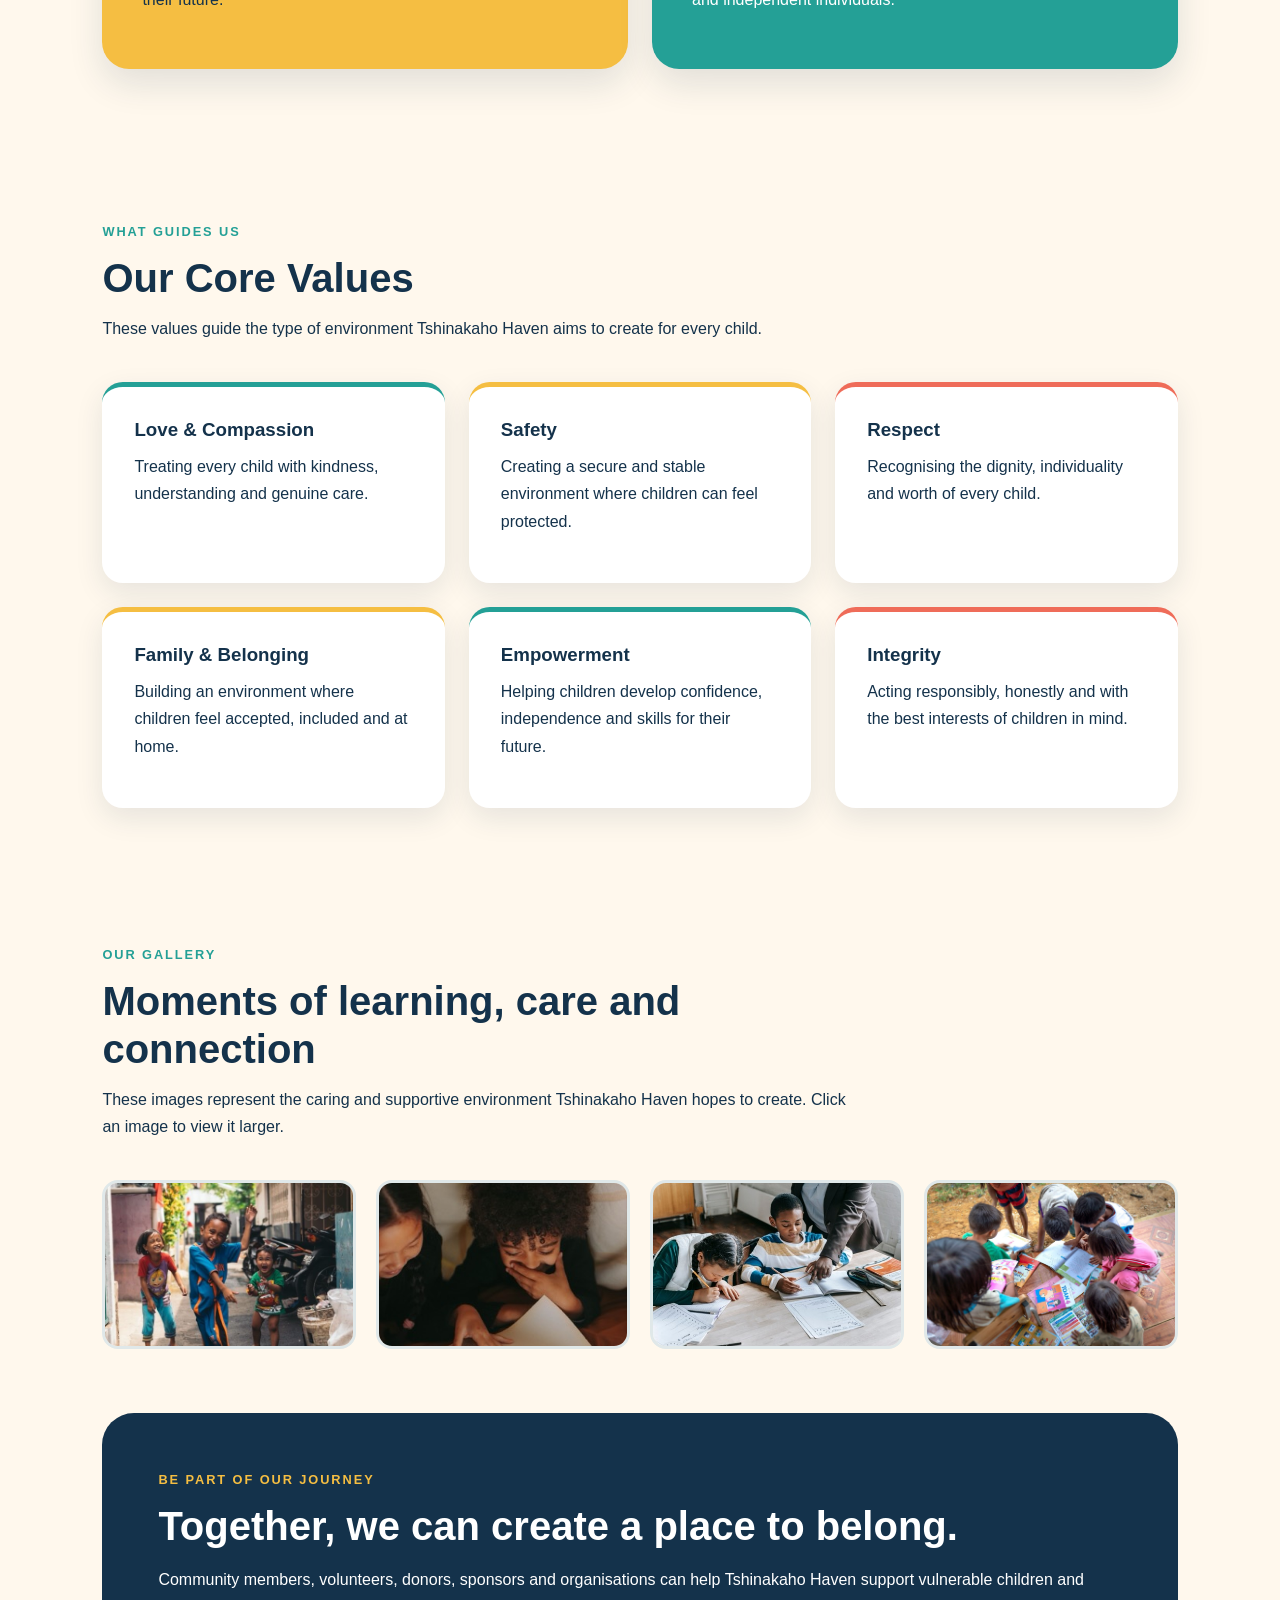
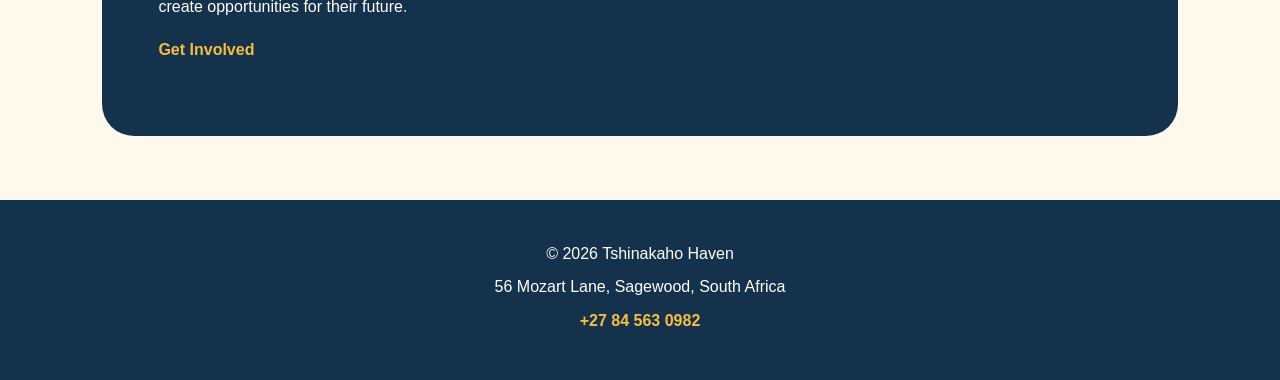
==== commit d40e88e8: "Fix website images, gallery layout and update sitemap" ====
--- a/about.html
+++ b/about.html
@@ -4,35 +4,24 @@
 
 <head>
     <meta charset="UTF-8">
-
-    <meta
-        name="viewport"
-        content="width=device-width, initial-scale=1.0"
-    >
-
-    <!-- SEO: Page title -->
+    <meta name="viewport" content="width=device-width, initial-scale=1.0">
+
     <title>About Us | Tshinakaho Haven Children's Home</title>
 
-    <!-- SEO: Meta description -->
     <meta
         name="description"
         content="Learn about Tshinakaho Haven, a proposed non-profit children's home in South Africa. Explore our purpose, vision, mission and values for supporting vulnerable children."
     >
 
-    <!-- SEO: Search engine indexing -->
     <meta name="robots" content="index, follow">
 
     <link rel="stylesheet" href="css/style.css">
-
     <script src="js/script.js" defer></script>
 </head>
 
 <body>
 
-    <!-- ========================================
-         HEADER AND NAVIGATION
-    ========================================= -->
-
+    <!-- HEADER AND NAVIGATION -->
     <header>
         <h1>Tshinakaho Haven</h1>
 
@@ -40,51 +29,23 @@
 
         <nav aria-label="Main navigation">
             <ul>
-                <li>
-                    <a href="index.html">Home</a>
-                </li>
-
-                <li>
-                    <a href="about.html" aria-current="page">About Us</a>
-                </li>
-
-                <li>
-                    <a href="services.html">Services</a>
-                </li>
-
-                <li>
-                    <a href="beneficiaries.html">Who We Help</a>
-                </li>
-
-                <li>
-                    <a href="enquiry.html">Enquiry</a>
-                </li>
-
-                <li>
-                    <a href="contact.html">Contact Us</a>
-                </li>
+                <li><a href="index.html">Home</a></li>
+                <li><a href="about.html" aria-current="page">About Us</a></li>
+                <li><a href="services.html">Services</a></li>
+                <li><a href="beneficiaries.html">Who We Help</a></li>
+                <li><a href="enquiry.html">Enquiry</a></li>
+                <li><a href="contact.html">Contact Us</a></li>
             </ul>
         </nav>
     </header>
 
-
-    <!-- ========================================
-         MAIN CONTENT
-    ========================================= -->
-
     <main>
 
-        <!-- ========================================
-             ABOUT HERO
-        ========================================= -->
-
+        <!-- ABOUT HERO -->
         <section class="about-hero">
 
             <div class="about-hero-content">
-
-                <p class="section-label">
-                    About Tshinakaho Haven
-                </p>
+                <p class="section-label">About Tshinakaho Haven</p>
 
                 <h2>
                     Creating a safe place for children to
@@ -104,58 +65,26 @@
                     environment where they feel loved, respected,
                     valued and supported.
                 </p>
-
-            </div>
-
+            </div>
 
             <div class="about-hero-image">
-
-                <picture>
-
-                    <source
-                        media="(max-width: 600px)"
-                        srcset="images/children-playing-480.jpg"
-                    >
-
-                    <source
-                        media="(max-width: 899px)"
-                        srcset="images/children-playing-800.jpg"
-                    >
-
-                    <img
-                        src="images/children-playing.jpg"
-                        srcset="
-                            images/children-playing-480.jpg 480w,
-                            images/children-playing-800.jpg 800w,
-                            images/children-playing.jpg 1365w
-                        "
-                        sizes="(max-width: 600px) 92vw, (max-width: 899px) 90vw, 42vw"
-                        alt="Children playing together and enjoying outdoor activities"
-                        fetchpriority="high"
-                    >
-
-                </picture>
-
-            </div>
-
-        </section>
-
-
-        <!-- ========================================
-             OUR PURPOSE
-        ========================================= -->
-
+                <img
+                    src="images/children-playing-800.jpg"
+                    alt="Children playing together and enjoying outdoor activities"
+                    fetchpriority="high"
+                    decoding="async"
+                >
+            </div>
+
+        </section>
+
+        <!-- OUR PURPOSE -->
         <section class="about-purpose">
 
             <div class="section-heading">
-
-                <p class="section-label">
-                    Our Purpose
-                </p>
-
-                <h2>
-                    Helping children build a brighter future
-                </h2>
+                <p class="section-label">Our Purpose</p>
+
+                <h2>Helping children build a brighter future</h2>
 
                 <p>
                     Tshinakaho Haven aims to support the physical,
@@ -163,12 +92,9 @@
                     of vulnerable children through a safe and
                     supportive home environment.
                 </p>
-
-            </div>
-
+            </div>
 
             <div class="purpose-content">
-
                 <p>
                     We believe that every child deserves a safe
                     environment where they can develop with
@@ -181,37 +107,22 @@
                     Tshinakaho Haven aims to give children the
                     support and opportunities they need to grow.
                 </p>
-
-            </div>
-
-        </section>
-
-
-        <!-- ========================================
-             VISION AND MISSION
-        ========================================= -->
-
+            </div>
+
+        </section>
+
+        <!-- VISION AND MISSION -->
         <section class="vision-mission">
 
             <div class="section-heading">
-
-                <p class="section-label">
-                    Where We Are Going
-                </p>
-
-                <h2>
-                    Our Vision &amp; Mission
-                </h2>
-
-            </div>
-
+                <p class="section-label">Where We Are Going</p>
+                <h2>Our Vision &amp; Mission</h2>
+            </div>
 
             <div class="vision-mission-grid">
 
                 <article class="vision-card">
-
                     <p class="card-number">01</p>
-
                     <h3>Our Vision</h3>
 
                     <p>
@@ -225,14 +136,10 @@
                         We believe that a child's circumstances
                         should not determine their future.
                     </p>
-
-                </article>
-
+                </article>
 
                 <article class="mission-card">
-
                     <p class="card-number">02</p>
-
                     <h3>Our Mission</h3>
 
                     <p>
@@ -246,130 +153,87 @@
                         confident, responsible and independent
                         individuals.
                     </p>
-
-                </article>
-
-            </div>
-
-        </section>
-
-
-        <!-- ========================================
-             CORE VALUES
-        ========================================= -->
-
+                </article>
+
+            </div>
+
+        </section>
+
+        <!-- CORE VALUES -->
         <section class="values-section">
 
             <div class="section-heading">
-
-                <p class="section-label">
-                    What Guides Us
-                </p>
-
-                <h2>
-                    Our Core Values
-                </h2>
+                <p class="section-label">What Guides Us</p>
+                <h2>Our Core Values</h2>
 
                 <p>
                     These values guide the type of environment
                     Tshinakaho Haven aims to create for every child.
                 </p>
-
-            </div>
-
+            </div>
 
             <div class="values-grid">
 
                 <article class="value-card">
-
                     <h3>Love &amp; Compassion</h3>
-
                     <p>
                         Treating every child with kindness,
                         understanding and genuine care.
                     </p>
-
-                </article>
-
-
-                <article class="value-card">
-
+                </article>
+
+                <article class="value-card">
                     <h3>Safety</h3>
-
                     <p>
                         Creating a secure and stable environment
                         where children can feel protected.
                     </p>
-
-                </article>
-
-
-                <article class="value-card">
-
+                </article>
+
+                <article class="value-card">
                     <h3>Respect</h3>
-
                     <p>
                         Recognising the dignity, individuality and
                         worth of every child.
                     </p>
-
-                </article>
-
-
-                <article class="value-card">
-
+                </article>
+
+                <article class="value-card">
                     <h3>Family &amp; Belonging</h3>
-
                     <p>
                         Building an environment where children feel
                         accepted, included and at home.
                     </p>
-
-                </article>
-
-
-                <article class="value-card">
-
+                </article>
+
+                <article class="value-card">
                     <h3>Empowerment</h3>
-
                     <p>
                         Helping children develop confidence,
                         independence and skills for their future.
                     </p>
-
-                </article>
-
-
-                <article class="value-card">
-
+                </article>
+
+                <article class="value-card">
                     <h3>Integrity</h3>
-
                     <p>
                         Acting responsibly, honestly and with the
                         best interests of children in mind.
                     </p>
-
-                </article>
-
-            </div>
-
-        </section>
-
-
-        <!-- ========================================
-             PART 3 - INTERACTIVE IMAGE GALLERY
-        ========================================= -->
-
+                </article>
+
+            </div>
+
+        </section>
+
+        <!-- INTERACTIVE IMAGE GALLERY -->
         <section
             class="gallery-section"
             aria-labelledby="gallery-heading"
         >
 
             <div class="section-heading">
-
-                <p class="section-label">
-                    Our Gallery
-                </p>
+                <p class="section-label">Our Gallery</p>
 
                 <h2 id="gallery-heading">
                     Moments of learning, care and connection
@@ -380,72 +244,73 @@
                     environment Tshinakaho Haven hopes to create.
                     Click an image to view it larger.
                 </p>
-
-            </div>
-
-
-            <div class="gallery-grid">
-
-                <button
-                    type="button"
-                    class="gallery-item"
-                    aria-label="Enlarge image of children playing together"
-                >
-                    <img
-                        src="images/children-playing.jpg"
-                        alt="Children playing together outdoors"
-                        loading="lazy"
-                    >
-                </button>
-
-
-                <button
-                    type="button"
-                    class="gallery-item"
-                    aria-label="Enlarge image of children learning together"
-                >
-                    <img
-                        src="images/learning-together.jpg"
-                        alt="Children reading and learning together"
-                        loading="lazy"
-                    >
-                </button>
-
-
-                <button
-                    type="button"
-                    class="gallery-item"
-                    aria-label="Enlarge image of educational support"
-                >
-                    <img
-                        src="images/education-support.jpg"
-                        alt="Children taking part in educational activities"
-                        loading="lazy"
-                    >
-                </button>
-
-
-                <button
-                    type="button"
-                    class="gallery-item"
-                    aria-label="Enlarge image of community learning"
-                >
-                    <img
-                        src="images/community-learning.jpg"
-                        alt="Children participating in a community learning activity"
-                        loading="lazy"
-                    >
-                </button>
-
-            </div>
-
-        </section>
-
-
-        <!-- ========================================
-             LIGHTBOX MODAL
-        ========================================= -->
-
+            </div>
+
+           
+<div class="gallery-grid">
+
+    <!-- Gallery Image 1 -->
+    <button
+        type="button"
+        class="gallery-item"
+        aria-label="Enlarge image of children playing together"
+    >
+        <img
+            src="images/children-playing-800.jpg"
+            alt="Children playing together outdoors"
+            loading="lazy"
+            decoding="async"
+        >
+    </button>
+
+    <!-- Gallery Image 2 -->
+    <button
+        type="button"
+        class="gallery-item"
+        aria-label="Enlarge image of children learning together"
+    >
+        <img
+            src="images/learning-together-480.jpg"
+            alt="Children reading and learning together"
+            loading="lazy"
+            decoding="async"
+        >
+    </button>
+
+    <!-- Gallery Image 3 -->
+    <button
+        type="button"
+        class="gallery-item"
+        aria-label="Enlarge image of children receiving educational support"
+    >
+        <img
+            src="images/education-support-480.jpg"
+            alt="Children taking part in educational activities"
+            loading="lazy"
+            decoding="async"
+        >
+    </button>
+
+    <!-- Gallery Image 4 -->
+    <button
+        type="button"
+        class="gallery-item"
+        aria-label="Enlarge image of children participating in community learning"
+    >
+        <img
+            src="images/community-learning.jpg"
+            alt="Children participating in a community learning activity"
+            loading="lazy"
+            decoding="async"
+        >
+    </button>
+
+</div>
+
+
+        </section>
+
+        <!-- LIGHTBOX MODAL -->
         <div
             class="lightbox"
             id="image-lightbox"
@@ -460,35 +325,21 @@
                 class="lightbox-close"
                 aria-label="Close enlarged image"
             >
-                &times;
+                ×
             </button>
 
             <figure class="lightbox-content">
-
-                <img
-                    id="lightbox-image"
-                    src=""
-                    alt=""
-                >
-
+                <img id="lightbox-image" src="" alt="">
                 <figcaption id="lightbox-caption"></figcaption>
-
             </figure>
 
         </div>
 
-
-        <!-- ========================================
-             CALL TO ACTION
-        ========================================= -->
-
+        <!-- CALL TO ACTION -->
         <section class="about-cta">
 
             <div>
-
-                <p class="section-label">
-                    Be Part of Our Journey
-                </p>
+                <p class="section-label">Be Part of Our Journey</p>
 
                 <h2>
                     Together, we can create a place to belong.
@@ -501,39 +352,20 @@
                     opportunities for their future.
                 </p>
 
-                <p>
-                    <a href="enquiry.html">
-                        Get Involved
-                    </a>
-                </p>
-
+                <p><a href="enquiry.html">Get Involved</a></p>
             </div>
 
         </section>
 
     </main>
 
-
-    <!-- ========================================
-         FOOTER
-    ========================================= -->
-
+    <!-- FOOTER -->
     <footer>
-
+        <p>&copy; 2026 Tshinakaho Haven</p>
+        <p>56 Mozart Lane, Sagewood, South Africa</p>
         <p>
-            &copy; 2026 Tshinakaho Haven
+            <a href="tel:+27845630982">+27 84 563 0982</a>
         </p>
-
-        <p>
-            56 Mozart Lane, Sagewood, South Africa
-        </p>
-
-        <p>
-            <a href="tel:+27845630982">
-                +27 84 563 0982
-            </a>
-        </p>
-
     </footer>
 
 </body>
--- a/css/style.css
+++ b/css/style.css
@@ -2015,36 +2015,78 @@
     padding: 4rem 0;
 }
 
+
+
+/* ========================================
+   ABOUT US - GALLERY
+======================================== */
+
+/* ========================================
+   ABOUT US - RESPONSIVE GALLERY
+======================================== */
+
+/* Desktop and large screens */
 .gallery-grid {
     display: grid;
     grid-template-columns: repeat(4, minmax(0, 1fr));
-    gap: 1rem;
+    gap: 20px;
     width: 100%;
-    max-width: 900px;
-    margin: 2rem auto 0;
+    max-width: 1400px;
+    margin: 35px auto 0;
+    align-items: stretch;
 }
 
 .gallery-item {
     display: block;
     width: 100%;
     min-width: 0;
+    margin: 0;
     padding: 0;
-    border: 2px solid #E0E8E8;
-    border-radius: 0.75rem;
+    border: 3px solid #e0e8e9;
+    border-radius: 16px;
     overflow: hidden;
-    background: #FFFFFF;
-    cursor: zoom-in;
-    transition: transform 0.25s ease, box-shadow 0.25s ease;
+    background: transparent;
+    cursor: pointer;
+    aspect-ratio: 3 / 2;
 }
 
 .gallery-item img {
     display: block;
     width: 100%;
-    max-width: 100%;
-    height: 140px;
-    max-height: 140px;
+    height: 100%;
     object-fit: cover;
-}
+    border-radius: 0;
+    transition: transform 0.3s ease;
+}
+
+.gallery-item:hover img {
+    transform: scale(1.05);
+}
+
+/* Laptop and smaller desktop screens */
+@media (min-width: 901px) and (max-width: 1200px) {
+    .gallery-grid {
+        gap: 15px;
+    }
+}
+
+/* Tablet */
+@media (min-width: 601px) and (max-width: 900px) {
+    .gallery-grid {
+        grid-template-columns: repeat(2, minmax(0, 1fr));
+        gap: 16px;
+    }
+}
+
+/* Mobile */
+@media (max-width: 600px) {
+    .gallery-grid {
+        grid-template-columns: 1fr;
+        gap: 16px;
+    }
+}
+
+
 
 .gallery-item:hover {
     transform: translateY(-4px);
